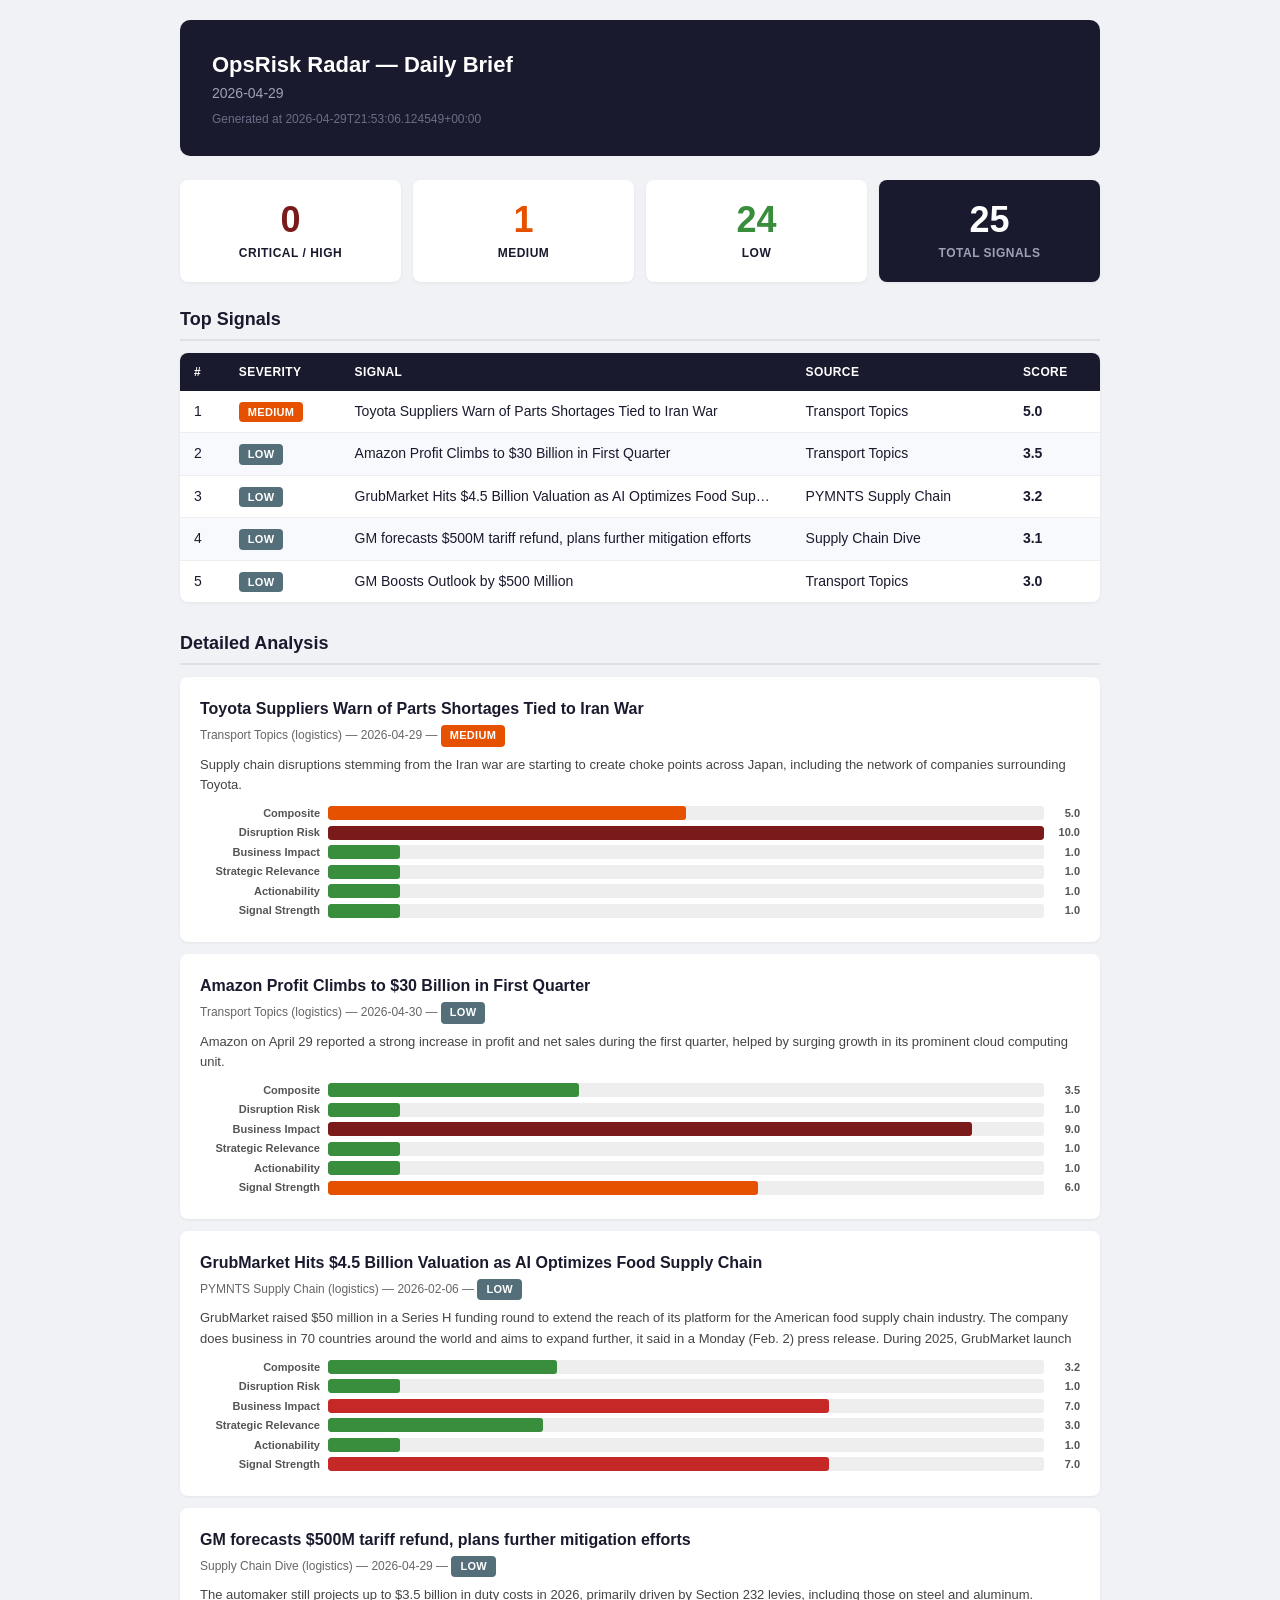
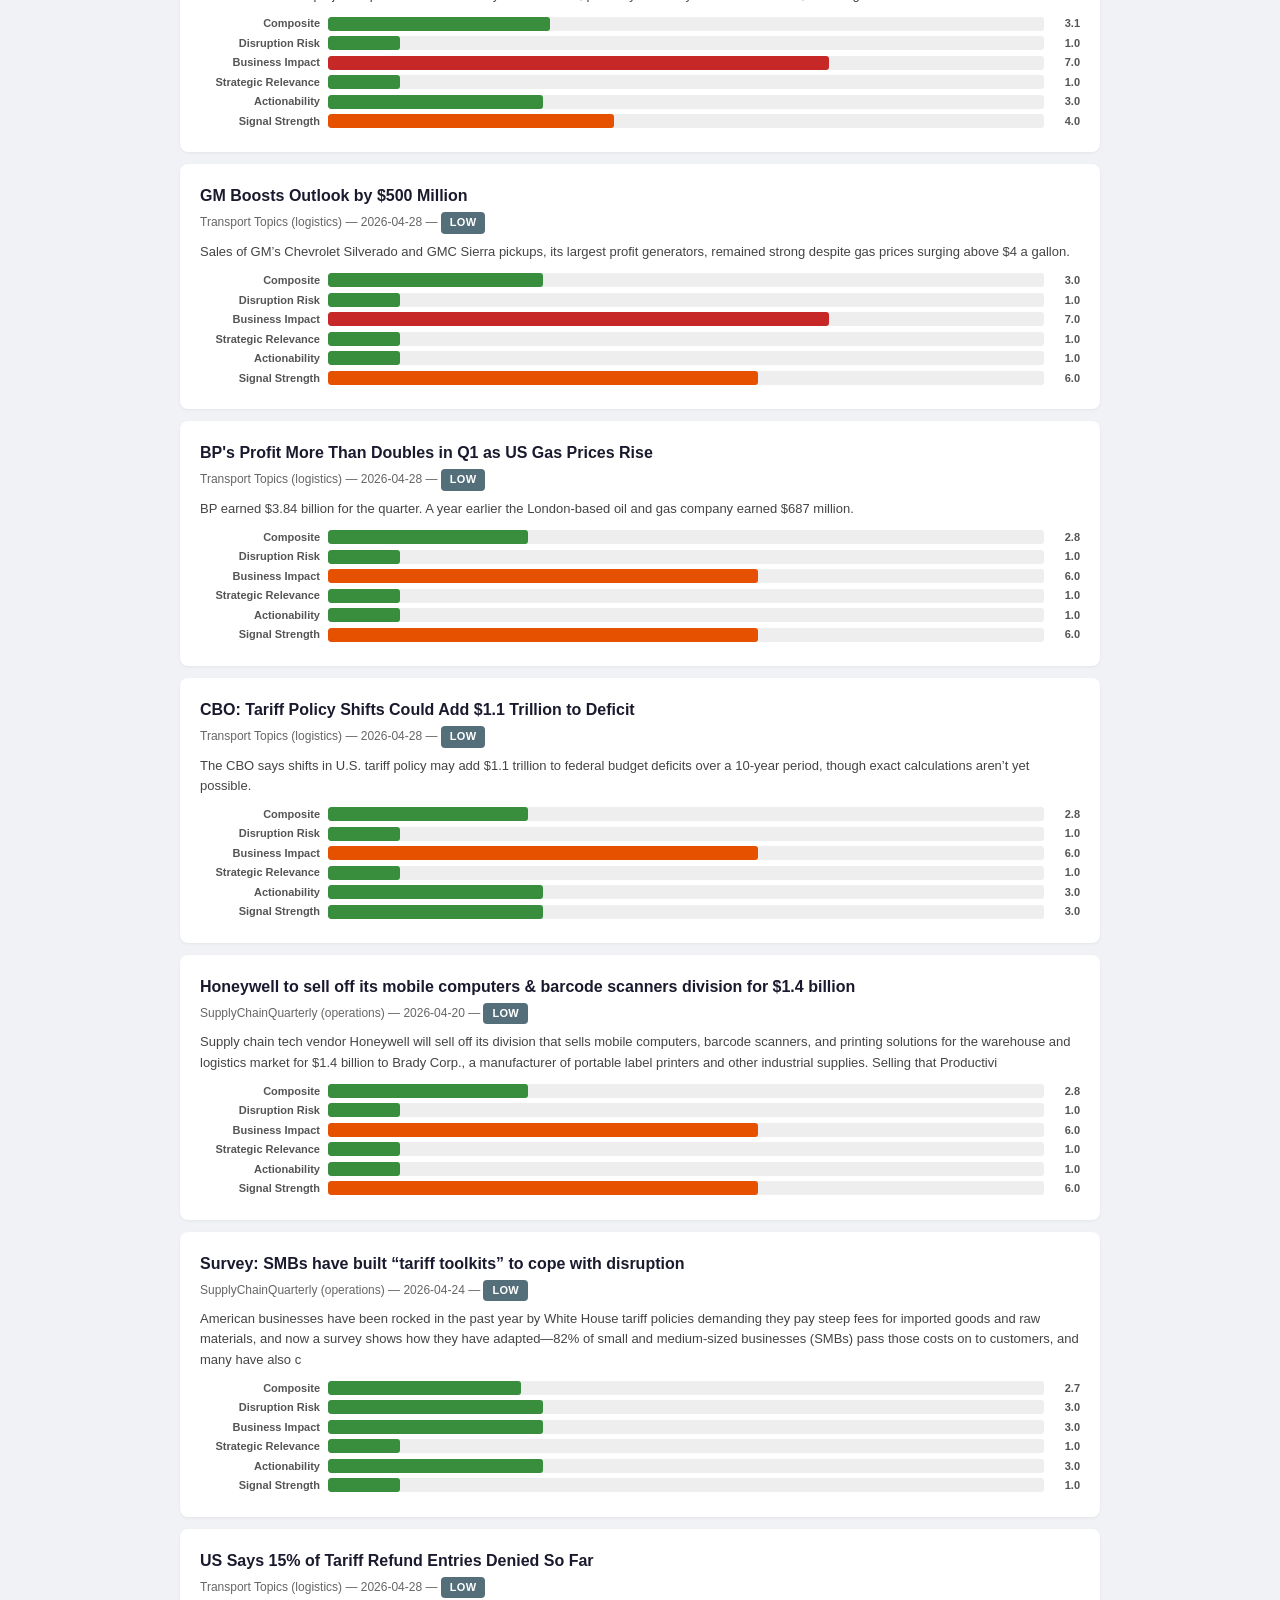
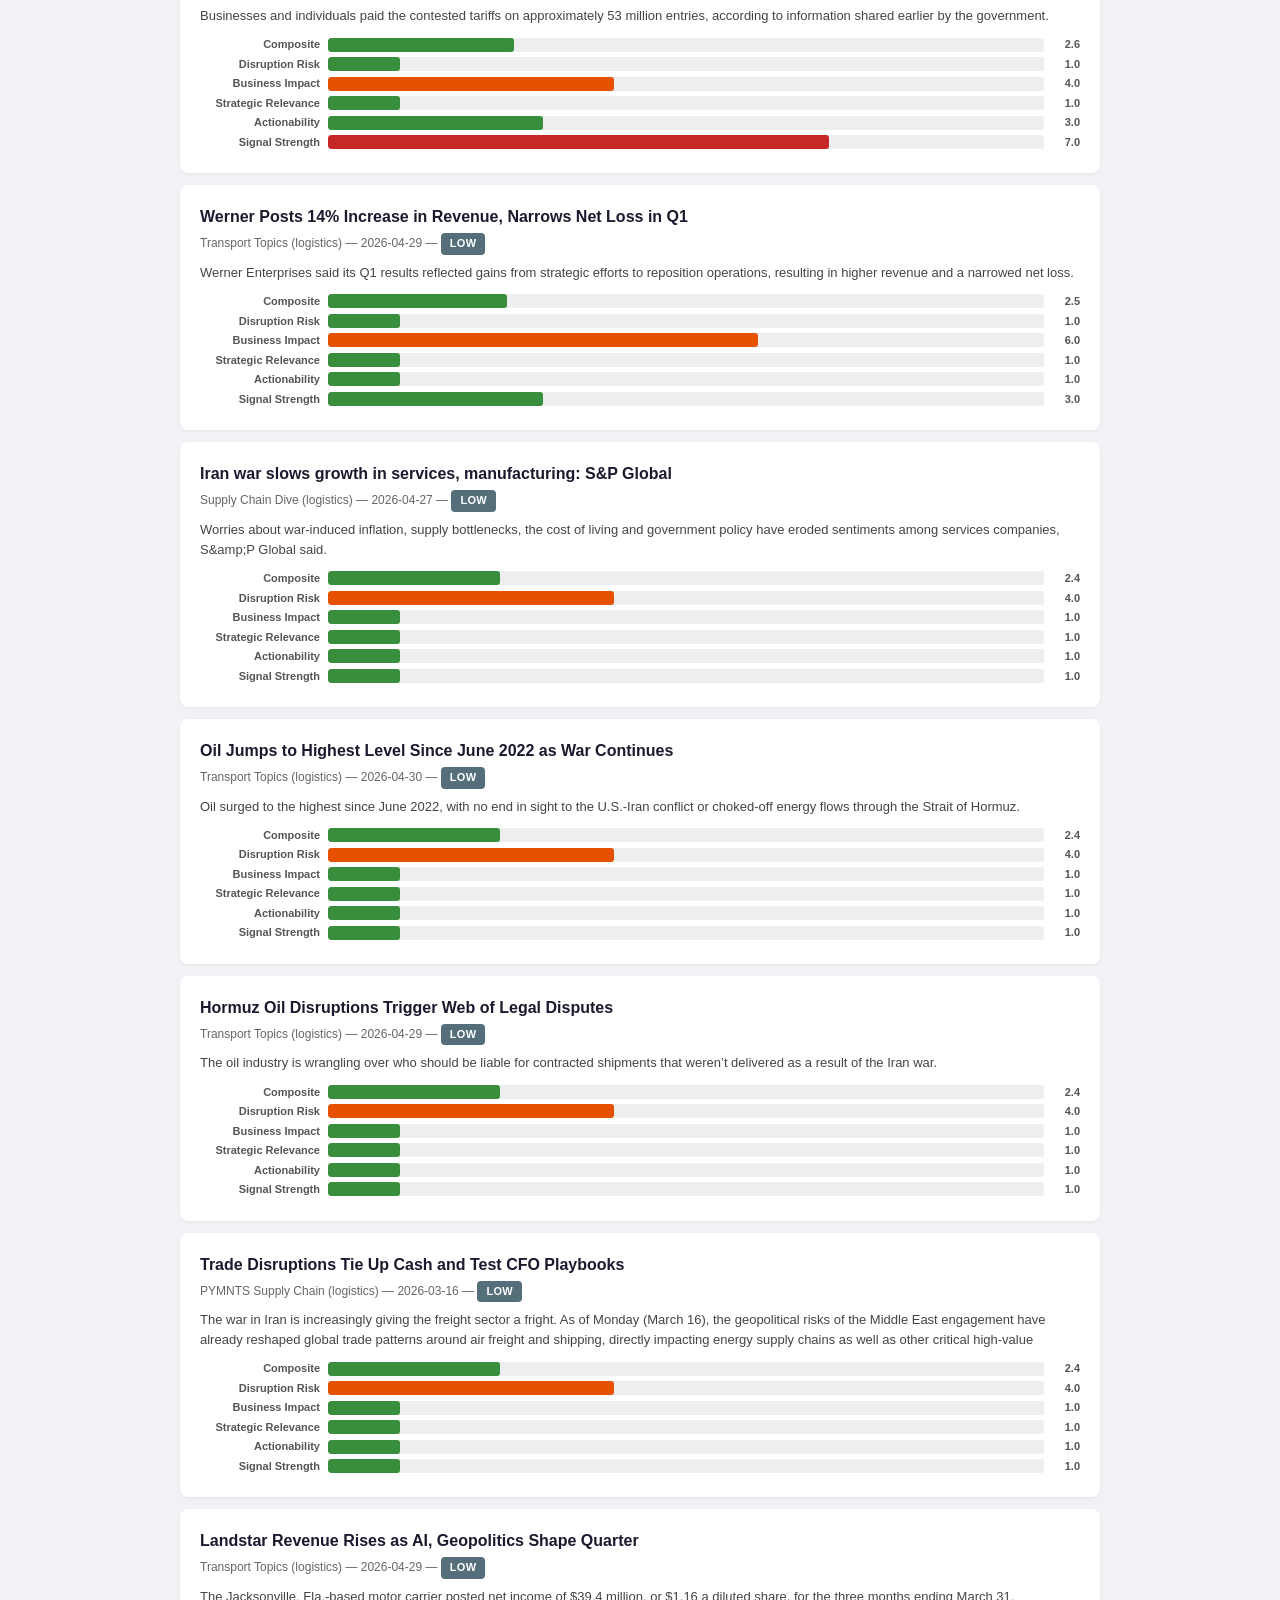
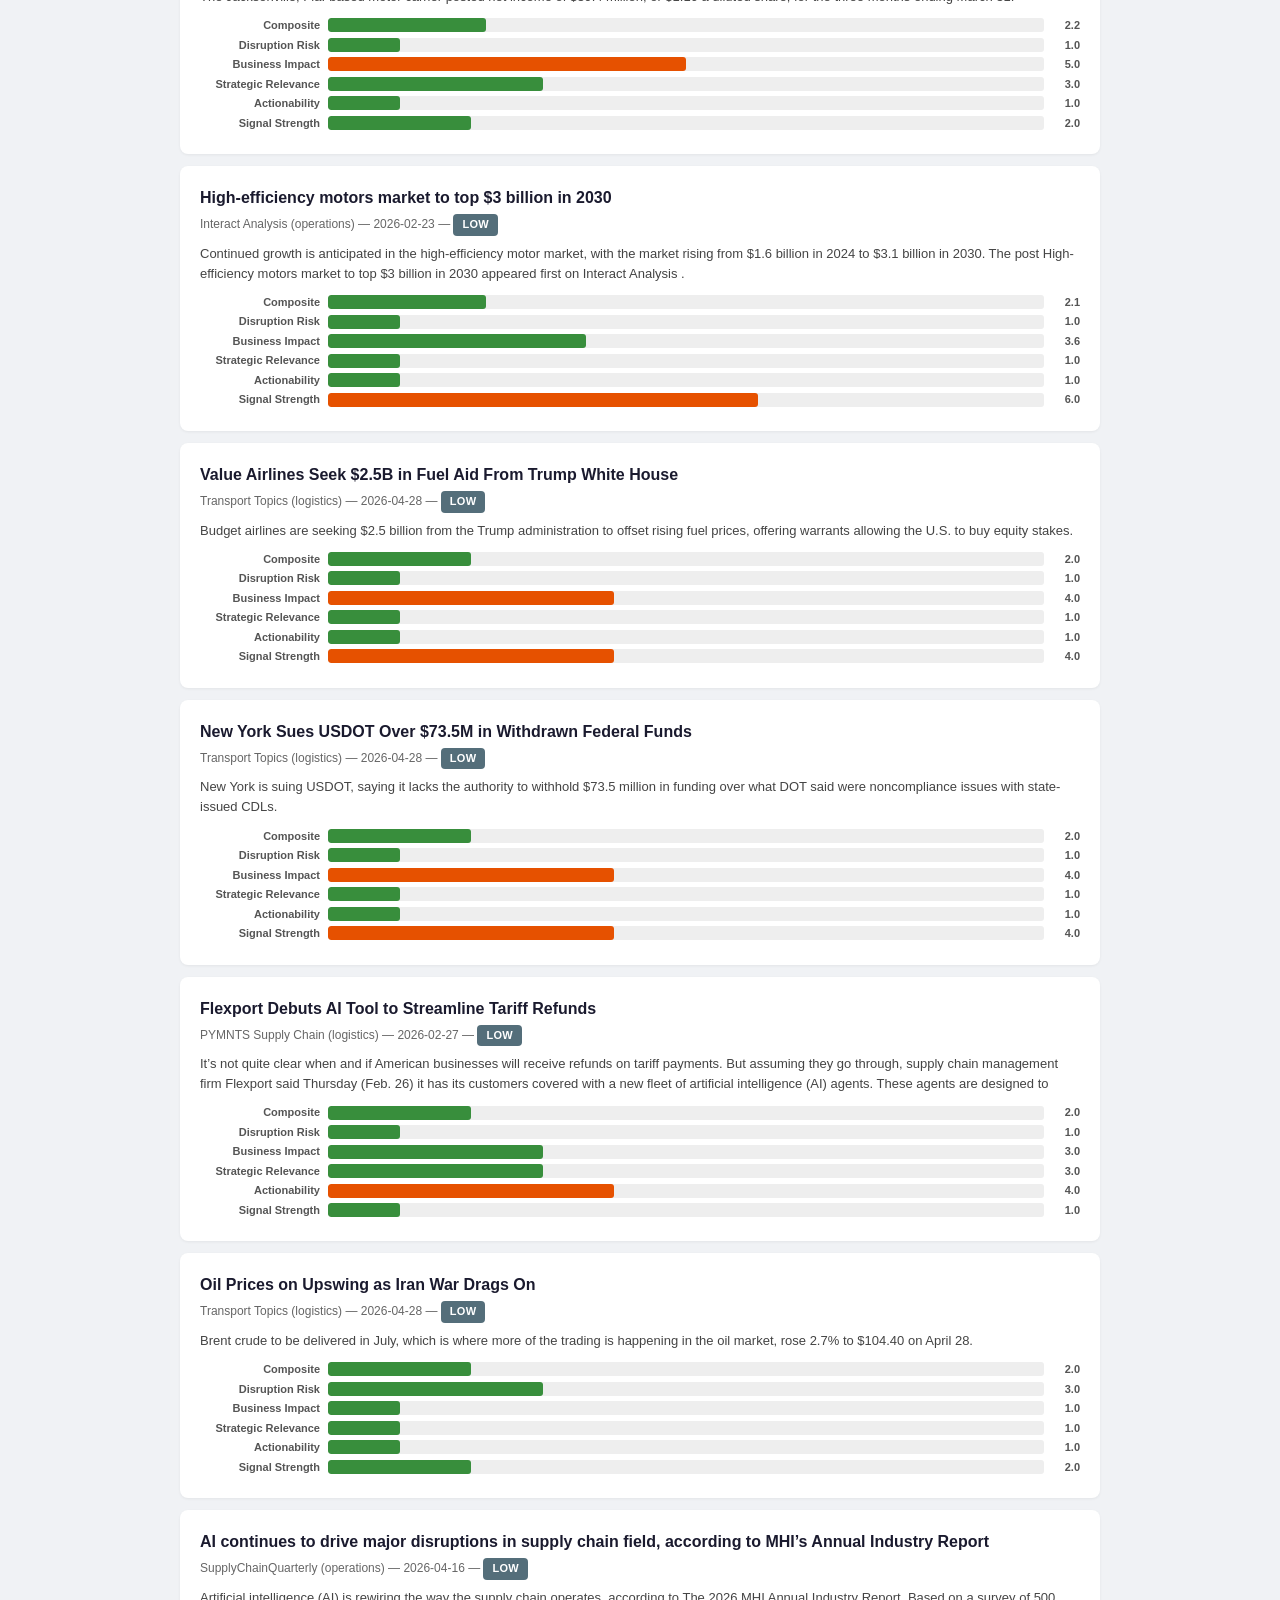
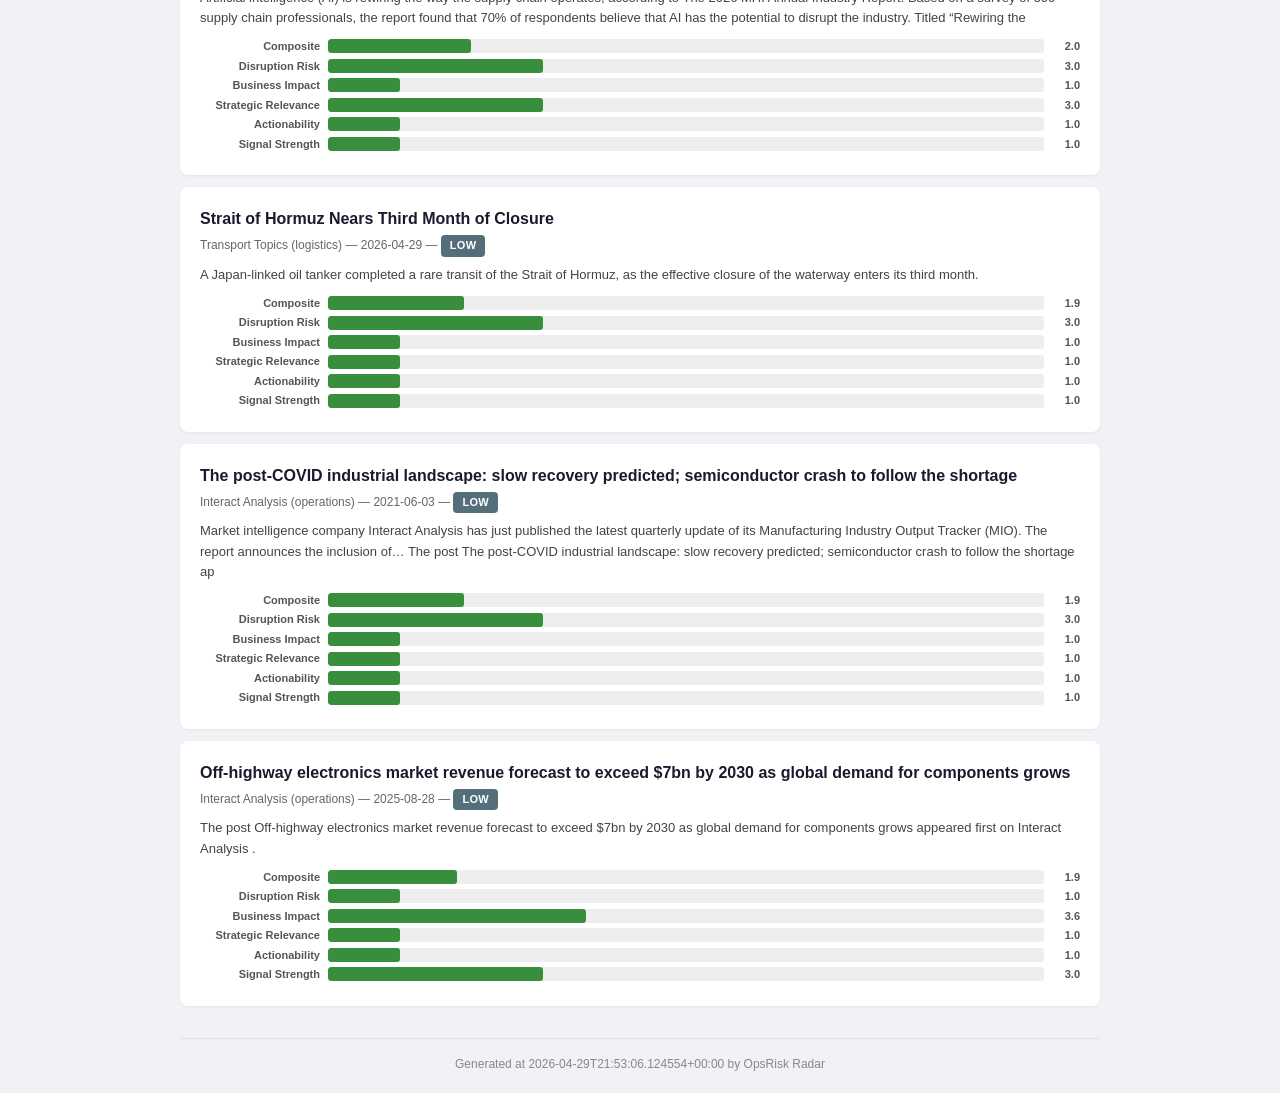
==== reports/daily/2026-04-29.html @ 65ba0710 "Add HTML report generation" ====
<!DOCTYPE html>
<html lang="en">
<head>
<meta charset="utf-8">
<meta name="viewport" content="width=device-width,initial-scale=1">
<title>OpsRisk Radar — Daily Brief 2026-04-29</title>
<style>

* {
  margin: 0;
  padding: 0;
  box-sizing: border-box;
}

body {
  font-family: -apple-system, BlinkMacSystemFont, 'Segoe UI', Roboto, Oxygen,
    Ubuntu, Cantarell, sans-serif;
  background: #f0f2f5;
  color: #1a1a2e;
  line-height: 1.5;
}

.container {
  max-width: 960px;
  margin: 0 auto;
  padding: 20px;
}

/* Header */

.header {
  background: #1a1a2e;
  color: #fff;
  padding: 28px 32px;
  border-radius: 10px;
  margin-bottom: 24px;
}

.header h1 {
  font-size: 22px;
  font-weight: 700;
  margin-bottom: 2px;
}

.header .subtitle {
  color: #a0a0b8;
  font-size: 14px;
}

.header .ts {
  color: #6c6c88;
  font-size: 12px;
  margin-top: 6px;
}

/* Summary cards row */

.summary-row {
  display: flex;
  gap: 12px;
  margin-bottom: 24px;
  flex-wrap: wrap;
}

.summary-card {
  flex: 1;
  min-width: 120px;
  background: #fff;
  border-radius: 8px;
  padding: 20px;
  text-align: center;
  box-shadow: 0 1px 3px rgba(0, 0, 0, 0.06);
}

.summary-card .count {
  font-size: 36px;
  font-weight: 700;
  line-height: 1.1;
}

.summary-card .lbl {
  font-size: 12px;
  text-transform: uppercase;
  letter-spacing: 0.5px;
  margin-top: 4px;
  font-weight: 600;
}

.summary-card.card-critical .count { color: #7b1a1a; }
.summary-card.card-high .count { color: #c62828; }
.summary-card.card-medium .count { color: #e65100; }
.summary-card.card-low .count { color: #388e3c; }
.summary-card.card-total { background: #1a1a2e; color: #fff; }
.summary-card.card-total .count { color: #fff; }
.summary-card.card-total .lbl { color: #a0a0b8; }

/* Sections */

.section {
  margin-bottom: 28px;
}

.section h2 {
  font-size: 18px;
  font-weight: 700;
  margin-bottom: 12px;
  padding-bottom: 6px;
  border-bottom: 2px solid #e0e0e8;
  color: #1a1a2e;
}

/* Tables */

table {
  width: 100%;
  border-collapse: collapse;
  background: #fff;
  border-radius: 8px;
  overflow: hidden;
  box-shadow: 0 1px 3px rgba(0, 0, 0, 0.06);
  font-size: 14px;
}

th {
  background: #1a1a2e;
  color: #fff;
  padding: 10px 14px;
  text-align: left;
  font-weight: 600;
  font-size: 12px;
  text-transform: uppercase;
  letter-spacing: 0.4px;
  white-space: nowrap;
}

td {
  padding: 10px 14px;
  border-bottom: 1px solid #eee;
  vertical-align: middle;
}

tr:last-child td {
  border-bottom: none;
}

tr:nth-child(even) {
  background: #f8f9fc;
}

/* Severity badges */

.badge {
  display: inline-block;
  padding: 2px 9px;
  border-radius: 4px;
  font-size: 11px;
  font-weight: 700;
  text-transform: uppercase;
  letter-spacing: 0.3px;
  white-space: nowrap;
}

.badge-critical { background: #7b1a1a; color: #fff; }
.badge-high     { background: #c62828; color: #fff; }
.badge-medium   { background: #e65100; color: #fff; }
.badge-low      { background: #546e7a; color: #fff; }

/* Title cells with ellipsis */

.cell-title {
  max-width: 360px;
  overflow: hidden;
  text-overflow: ellipsis;
  white-space: nowrap;
}

.cell-title a {
  color: #1a1a2e;
  text-decoration: none;
}

.cell-title a:hover {
  text-decoration: underline;
}

/* Article cards (daily detailed view) */

.article-card {
  background: #fff;
  border-radius: 8px;
  padding: 20px;
  margin-bottom: 12px;
  box-shadow: 0 1px 3px rgba(0, 0, 0, 0.06);
}

.article-card h3 {
  font-size: 16px;
  font-weight: 700;
  margin-bottom: 4px;
}

.article-card h3 a {
  color: #1a1a2e;
  text-decoration: none;
}

.article-card h3 a:hover {
  text-decoration: underline;
}

.article-meta {
  font-size: 12px;
  color: #666;
  margin-bottom: 8px;
  line-height: 1.6;
}

.article-summary {
  font-size: 13px;
  color: #444;
  margin-bottom: 10px;
  line-height: 1.55;
}

/* Score bars */

.score-row {
  display: flex;
  align-items: center;
  gap: 8px;
  margin-bottom: 3px;
  font-size: 12px;
}

.score-lbl {
  width: 120px;
  text-align: right;
  font-weight: 600;
  color: #555;
  flex-shrink: 0;
  font-size: 11px;
}

.score-track {
  flex: 1;
  height: 14px;
  background: #eee;
  border-radius: 3px;
  overflow: hidden;
}

.score-fill {
  height: 100%;
  border-radius: 3px;
  transition: width 0.3s;
}

.score-fill-critical { background: #7b1a1a; }
.score-fill-high     { background: #c62828; }
.score-fill-medium   { background: #e65100; }
.score-fill-low      { background: #388e3c; }

.score-num {
  width: 28px;
  text-align: right;
  font-weight: 600;
  font-size: 11px;
  color: #555;
  flex-shrink: 0;
}

/* Theme/trend bars (weekly) */

.theme-bar-wrap {
  display: inline-block;
  width: 100px;
  height: 14px;
  background: #eee;
  border-radius: 3px;
  overflow: hidden;
  vertical-align: middle;
}

.theme-bar {
  height: 100%;
  background: #3949ab;
  border-radius: 3px;
}

/* Footer */

.footer {
  text-align: center;
  font-size: 12px;
  color: #888;
  margin-top: 32px;
  padding-top: 16px;
  border-top: 1px solid #e0e0e8;
}

/* Mobile responsive */

@media (max-width: 600px) {
  .summary-row {
    flex-direction: column;
  }
  .summary-card {
    min-width: auto;
  }
  .container {
    padding: 10px;
  }
  .header {
    padding: 20px;
  }
  .score-lbl {
    width: 80px;
  }
  th, td {
    padding: 6px 8px;
    font-size: 12px;
  }
  .cell-title {
    max-width: 160px;
  }
}

</style>
</head>
<body>
<div class="container">
<div class="header"><h1>OpsRisk Radar &mdash; Daily Brief</h1><div class="subtitle">2026-04-29</div><div class="ts">Generated at 2026-04-29T21:53:06.124549+00:00</div></div><div class="summary-row"><div class="summary-card card-critical"><div class="count">0</div><div class="lbl">Critical / High</div></div><div class="summary-card card-medium"><div class="count">1</div><div class="lbl">Medium</div></div><div class="summary-card card-low"><div class="count">24</div><div class="lbl">Low</div></div><div class="summary-card card-total"><div class="count">25</div><div class="lbl">Total Signals</div></div></div><div class="section"><h2>Top Signals</h2><table><thead><tr><th>#</th><th>Severity</th><th>Signal</th><th>Source</th><th>Score</th></tr></thead><tbody><tr><td>1</td><td><span class="badge badge-medium">MEDIUM</span></td><td class="cell-title"><a href="https://www.ttnews.com/articles/toyota-supply-chain-iran-war">Toyota Suppliers Warn of Parts Shortages Tied to Iran War</a></td><td>Transport Topics</td><td><strong>5.0</strong></td></tr><tr><td>2</td><td><span class="badge badge-low">LOW</span></td><td class="cell-title"><a href="https://www.ttnews.com/articles/amazon-earnings-q1-2026">Amazon Profit Climbs to $30 Billion in First Quarter</a></td><td>Transport Topics</td><td><strong>3.5</strong></td></tr><tr><td>3</td><td><span class="badge badge-low">LOW</span></td><td class="cell-title"><a href="https://www.pymnts.com/supply-chain/2026/grubmarket-hits-4-5-billion-valuation-as-ai-optimizes-food-supply-chain/">GrubMarket Hits $4.5 Billion Valuation as AI Optimizes Food Supply Chain</a></td><td>PYMNTS Supply Chain</td><td><strong>3.2</strong></td></tr><tr><td>4</td><td><span class="badge badge-low">LOW</span></td><td class="cell-title"><a href="https://www.supplychaindive.com/news/gm-forecasts-500m-tariff-refund-plans-further-mitigation-efforts/818752/">GM forecasts $500M tariff refund, plans further mitigation efforts</a></td><td>Supply Chain Dive</td><td><strong>3.1</strong></td></tr><tr><td>5</td><td><span class="badge badge-low">LOW</span></td><td class="cell-title"><a href="https://www.ttnews.com/articles/gm-earnings-q1-2026">GM Boosts Outlook by $500 Million</a></td><td>Transport Topics</td><td><strong>3.0</strong></td></tr></tbody></table></div><div class="section"><h2>Detailed Analysis</h2><div class="article-card"><h3><a href="https://www.ttnews.com/articles/toyota-supply-chain-iran-war">Toyota Suppliers Warn of Parts Shortages Tied to Iran War</a></h3><div class="article-meta">Transport Topics (logistics) &mdash; 2026-04-29 &mdash; <span class="badge badge-medium">MEDIUM</span></div><div class="article-summary">Supply chain disruptions stemming from the Iran war are starting to create choke points across Japan, including the network of companies surrounding Toyota.</div><div class="score-row"><span class="score-lbl">Composite</span><div class="score-track"><div class="score-fill score-fill-medium" style="width:50%"></div></div><span class="score-num">5.0</span></div><div class="score-row"><span class="score-lbl">Disruption Risk</span><div class="score-track"><div class="score-fill score-fill-critical" style="width:100%"></div></div><span class="score-num">10.0</span></div><div class="score-row"><span class="score-lbl">Business Impact</span><div class="score-track"><div class="score-fill score-fill-low" style="width:10%"></div></div><span class="score-num">1.0</span></div><div class="score-row"><span class="score-lbl">Strategic Relevance</span><div class="score-track"><div class="score-fill score-fill-low" style="width:10%"></div></div><span class="score-num">1.0</span></div><div class="score-row"><span class="score-lbl">Actionability</span><div class="score-track"><div class="score-fill score-fill-low" style="width:10%"></div></div><span class="score-num">1.0</span></div><div class="score-row"><span class="score-lbl">Signal Strength</span><div class="score-track"><div class="score-fill score-fill-low" style="width:10%"></div></div><span class="score-num">1.0</span></div></div><div class="article-card"><h3><a href="https://www.ttnews.com/articles/amazon-earnings-q1-2026">Amazon Profit Climbs to $30 Billion in First Quarter</a></h3><div class="article-meta">Transport Topics (logistics) &mdash; 2026-04-30 &mdash; <span class="badge badge-low">LOW</span></div><div class="article-summary">Amazon on April 29 reported a strong increase in profit and net sales during the first quarter, helped by surging growth in its prominent cloud computing unit.</div><div class="score-row"><span class="score-lbl">Composite</span><div class="score-track"><div class="score-fill score-fill-low" style="width:35%"></div></div><span class="score-num">3.5</span></div><div class="score-row"><span class="score-lbl">Disruption Risk</span><div class="score-track"><div class="score-fill score-fill-low" style="width:10%"></div></div><span class="score-num">1.0</span></div><div class="score-row"><span class="score-lbl">Business Impact</span><div class="score-track"><div class="score-fill score-fill-critical" style="width:90%"></div></div><span class="score-num">9.0</span></div><div class="score-row"><span class="score-lbl">Strategic Relevance</span><div class="score-track"><div class="score-fill score-fill-low" style="width:10%"></div></div><span class="score-num">1.0</span></div><div class="score-row"><span class="score-lbl">Actionability</span><div class="score-track"><div class="score-fill score-fill-low" style="width:10%"></div></div><span class="score-num">1.0</span></div><div class="score-row"><span class="score-lbl">Signal Strength</span><div class="score-track"><div class="score-fill score-fill-medium" style="width:60%"></div></div><span class="score-num">6.0</span></div></div><div class="article-card"><h3><a href="https://www.pymnts.com/supply-chain/2026/grubmarket-hits-4-5-billion-valuation-as-ai-optimizes-food-supply-chain/">GrubMarket Hits $4.5 Billion Valuation as AI Optimizes Food Supply Chain</a></h3><div class="article-meta">PYMNTS Supply Chain (logistics) &mdash; 2026-02-06 &mdash; <span class="badge badge-low">LOW</span></div><div class="article-summary">GrubMarket raised $50 million in a Series H funding round to extend the reach of its platform for the American food supply chain industry. The company does business in 70 countries around the world and aims to expand further, it said in a Monday (Feb. 2) press release. During 2025, GrubMarket launch</div><div class="score-row"><span class="score-lbl">Composite</span><div class="score-track"><div class="score-fill score-fill-low" style="width:32%"></div></div><span class="score-num">3.2</span></div><div class="score-row"><span class="score-lbl">Disruption Risk</span><div class="score-track"><div class="score-fill score-fill-low" style="width:10%"></div></div><span class="score-num">1.0</span></div><div class="score-row"><span class="score-lbl">Business Impact</span><div class="score-track"><div class="score-fill score-fill-high" style="width:70%"></div></div><span class="score-num">7.0</span></div><div class="score-row"><span class="score-lbl">Strategic Relevance</span><div class="score-track"><div class="score-fill score-fill-low" style="width:30%"></div></div><span class="score-num">3.0</span></div><div class="score-row"><span class="score-lbl">Actionability</span><div class="score-track"><div class="score-fill score-fill-low" style="width:10%"></div></div><span class="score-num">1.0</span></div><div class="score-row"><span class="score-lbl">Signal Strength</span><div class="score-track"><div class="score-fill score-fill-high" style="width:70%"></div></div><span class="score-num">7.0</span></div></div><div class="article-card"><h3><a href="https://www.supplychaindive.com/news/gm-forecasts-500m-tariff-refund-plans-further-mitigation-efforts/818752/">GM forecasts $500M tariff refund, plans further mitigation efforts</a></h3><div class="article-meta">Supply Chain Dive (logistics) &mdash; 2026-04-29 &mdash; <span class="badge badge-low">LOW</span></div><div class="article-summary">The automaker still projects up to $3.5 billion in duty costs in 2026, primarily driven by Section 232 levies, including those on steel and aluminum.</div><div class="score-row"><span class="score-lbl">Composite</span><div class="score-track"><div class="score-fill score-fill-low" style="width:31%"></div></div><span class="score-num">3.1</span></div><div class="score-row"><span class="score-lbl">Disruption Risk</span><div class="score-track"><div class="score-fill score-fill-low" style="width:10%"></div></div><span class="score-num">1.0</span></div><div class="score-row"><span class="score-lbl">Business Impact</span><div class="score-track"><div class="score-fill score-fill-high" style="width:70%"></div></div><span class="score-num">7.0</span></div><div class="score-row"><span class="score-lbl">Strategic Relevance</span><div class="score-track"><div class="score-fill score-fill-low" style="width:10%"></div></div><span class="score-num">1.0</span></div><div class="score-row"><span class="score-lbl">Actionability</span><div class="score-track"><div class="score-fill score-fill-low" style="width:30%"></div></div><span class="score-num">3.0</span></div><div class="score-row"><span class="score-lbl">Signal Strength</span><div class="score-track"><div class="score-fill score-fill-medium" style="width:40%"></div></div><span class="score-num">4.0</span></div></div><div class="article-card"><h3><a href="https://www.ttnews.com/articles/gm-earnings-q1-2026">GM Boosts Outlook by $500 Million</a></h3><div class="article-meta">Transport Topics (logistics) &mdash; 2026-04-28 &mdash; <span class="badge badge-low">LOW</span></div><div class="article-summary">Sales of GM’s Chevrolet Silverado and GMC Sierra pickups, its largest profit generators, remained strong despite gas prices surging above $4 a gallon.</div><div class="score-row"><span class="score-lbl">Composite</span><div class="score-track"><div class="score-fill score-fill-low" style="width:30%"></div></div><span class="score-num">3.0</span></div><div class="score-row"><span class="score-lbl">Disruption Risk</span><div class="score-track"><div class="score-fill score-fill-low" style="width:10%"></div></div><span class="score-num">1.0</span></div><div class="score-row"><span class="score-lbl">Business Impact</span><div class="score-track"><div class="score-fill score-fill-high" style="width:70%"></div></div><span class="score-num">7.0</span></div><div class="score-row"><span class="score-lbl">Strategic Relevance</span><div class="score-track"><div class="score-fill score-fill-low" style="width:10%"></div></div><span class="score-num">1.0</span></div><div class="score-row"><span class="score-lbl">Actionability</span><div class="score-track"><div class="score-fill score-fill-low" style="width:10%"></div></div><span class="score-num">1.0</span></div><div class="score-row"><span class="score-lbl">Signal Strength</span><div class="score-track"><div class="score-fill score-fill-medium" style="width:60%"></div></div><span class="score-num">6.0</span></div></div><div class="article-card"><h3><a href="https://www.ttnews.com/articles/bp-earnings-q1-2026">BP&#x27;s Profit More Than Doubles in Q1 as US Gas Prices Rise</a></h3><div class="article-meta">Transport Topics (logistics) &mdash; 2026-04-28 &mdash; <span class="badge badge-low">LOW</span></div><div class="article-summary">BP earned $3.84 billion for the quarter. A year earlier the London-based oil and gas company earned $687 million.</div><div class="score-row"><span class="score-lbl">Composite</span><div class="score-track"><div class="score-fill score-fill-low" style="width:28%"></div></div><span class="score-num">2.8</span></div><div class="score-row"><span class="score-lbl">Disruption Risk</span><div class="score-track"><div class="score-fill score-fill-low" style="width:10%"></div></div><span class="score-num">1.0</span></div><div class="score-row"><span class="score-lbl">Business Impact</span><div class="score-track"><div class="score-fill score-fill-medium" style="width:60%"></div></div><span class="score-num">6.0</span></div><div class="score-row"><span class="score-lbl">Strategic Relevance</span><div class="score-track"><div class="score-fill score-fill-low" style="width:10%"></div></div><span class="score-num">1.0</span></div><div class="score-row"><span class="score-lbl">Actionability</span><div class="score-track"><div class="score-fill score-fill-low" style="width:10%"></div></div><span class="score-num">1.0</span></div><div class="score-row"><span class="score-lbl">Signal Strength</span><div class="score-track"><div class="score-fill score-fill-medium" style="width:60%"></div></div><span class="score-num">6.0</span></div></div><div class="article-card"><h3><a href="https://www.ttnews.com/articles/cbo-tariff-policies-deficit">CBO: Tariff Policy Shifts Could Add $1.1 Trillion to Deficit</a></h3><div class="article-meta">Transport Topics (logistics) &mdash; 2026-04-28 &mdash; <span class="badge badge-low">LOW</span></div><div class="article-summary">The CBO says shifts in U.S. tariff policy may add $1.1 trillion to federal budget deficits over a 10-year period, though exact calculations aren’t yet possible.</div><div class="score-row"><span class="score-lbl">Composite</span><div class="score-track"><div class="score-fill score-fill-low" style="width:28%"></div></div><span class="score-num">2.8</span></div><div class="score-row"><span class="score-lbl">Disruption Risk</span><div class="score-track"><div class="score-fill score-fill-low" style="width:10%"></div></div><span class="score-num">1.0</span></div><div class="score-row"><span class="score-lbl">Business Impact</span><div class="score-track"><div class="score-fill score-fill-medium" style="width:60%"></div></div><span class="score-num">6.0</span></div><div class="score-row"><span class="score-lbl">Strategic Relevance</span><div class="score-track"><div class="score-fill score-fill-low" style="width:10%"></div></div><span class="score-num">1.0</span></div><div class="score-row"><span class="score-lbl">Actionability</span><div class="score-track"><div class="score-fill score-fill-low" style="width:30%"></div></div><span class="score-num">3.0</span></div><div class="score-row"><span class="score-lbl">Signal Strength</span><div class="score-track"><div class="score-fill score-fill-low" style="width:30%"></div></div><span class="score-num">3.0</span></div></div><div class="article-card"><h3><a href="https://www.thescxchange.com/move/store/honeywell-to-sell-off-its-mobile-computers-barcode-scanners-division-for-1-4-billion">Honeywell to sell off its mobile computers &amp; barcode scanners division for $1.4 billion</a></h3><div class="article-meta">SupplyChainQuarterly (operations) &mdash; 2026-04-20 &mdash; <span class="badge badge-low">LOW</span></div><div class="article-summary">Supply chain tech vendor Honeywell will sell off its division that sells mobile computers, barcode scanners, and printing solutions for the warehouse and logistics market for $1.4 billion to Brady Corp., a manufacturer of portable label printers and other industrial supplies. Selling that Productivi</div><div class="score-row"><span class="score-lbl">Composite</span><div class="score-track"><div class="score-fill score-fill-low" style="width:28%"></div></div><span class="score-num">2.8</span></div><div class="score-row"><span class="score-lbl">Disruption Risk</span><div class="score-track"><div class="score-fill score-fill-low" style="width:10%"></div></div><span class="score-num">1.0</span></div><div class="score-row"><span class="score-lbl">Business Impact</span><div class="score-track"><div class="score-fill score-fill-medium" style="width:60%"></div></div><span class="score-num">6.0</span></div><div class="score-row"><span class="score-lbl">Strategic Relevance</span><div class="score-track"><div class="score-fill score-fill-low" style="width:10%"></div></div><span class="score-num">1.0</span></div><div class="score-row"><span class="score-lbl">Actionability</span><div class="score-track"><div class="score-fill score-fill-low" style="width:10%"></div></div><span class="score-num">1.0</span></div><div class="score-row"><span class="score-lbl">Signal Strength</span><div class="score-track"><div class="score-fill score-fill-medium" style="width:60%"></div></div><span class="score-num">6.0</span></div></div><div class="article-card"><h3><a href="https://www.thescxchange.com/finance-strategy/survey-smbs-have-built-tariff-toolkits-to-cope-with-disruption">Survey: SMBs have built “tariff toolkits” to cope with disruption</a></h3><div class="article-meta">SupplyChainQuarterly (operations) &mdash; 2026-04-24 &mdash; <span class="badge badge-low">LOW</span></div><div class="article-summary">American businesses have been rocked in the past year by White House tariff policies demanding they pay steep fees for imported goods and raw materials, and now a survey shows how they have adapted—82% of small and medium-sized businesses (SMBs) pass those costs on to customers, and many have also c</div><div class="score-row"><span class="score-lbl">Composite</span><div class="score-track"><div class="score-fill score-fill-low" style="width:27%"></div></div><span class="score-num">2.7</span></div><div class="score-row"><span class="score-lbl">Disruption Risk</span><div class="score-track"><div class="score-fill score-fill-low" style="width:30%"></div></div><span class="score-num">3.0</span></div><div class="score-row"><span class="score-lbl">Business Impact</span><div class="score-track"><div class="score-fill score-fill-low" style="width:30%"></div></div><span class="score-num">3.0</span></div><div class="score-row"><span class="score-lbl">Strategic Relevance</span><div class="score-track"><div class="score-fill score-fill-low" style="width:10%"></div></div><span class="score-num">1.0</span></div><div class="score-row"><span class="score-lbl">Actionability</span><div class="score-track"><div class="score-fill score-fill-low" style="width:30%"></div></div><span class="score-num">3.0</span></div><div class="score-row"><span class="score-lbl">Signal Strength</span><div class="score-track"><div class="score-fill score-fill-low" style="width:10%"></div></div><span class="score-num">1.0</span></div></div><div class="article-card"><h3><a href="https://www.ttnews.com/articles/tariff-refund-entries-denied">US Says 15% of Tariff Refund Entries Denied So Far</a></h3><div class="article-meta">Transport Topics (logistics) &mdash; 2026-04-28 &mdash; <span class="badge badge-low">LOW</span></div><div class="article-summary">Businesses and individuals paid the contested tariffs on approximately 53 million entries, according to information shared earlier by the government.</div><div class="score-row"><span class="score-lbl">Composite</span><div class="score-track"><div class="score-fill score-fill-low" style="width:26%"></div></div><span class="score-num">2.6</span></div><div class="score-row"><span class="score-lbl">Disruption Risk</span><div class="score-track"><div class="score-fill score-fill-low" style="width:10%"></div></div><span class="score-num">1.0</span></div><div class="score-row"><span class="score-lbl">Business Impact</span><div class="score-track"><div class="score-fill score-fill-medium" style="width:40%"></div></div><span class="score-num">4.0</span></div><div class="score-row"><span class="score-lbl">Strategic Relevance</span><div class="score-track"><div class="score-fill score-fill-low" style="width:10%"></div></div><span class="score-num">1.0</span></div><div class="score-row"><span class="score-lbl">Actionability</span><div class="score-track"><div class="score-fill score-fill-low" style="width:30%"></div></div><span class="score-num">3.0</span></div><div class="score-row"><span class="score-lbl">Signal Strength</span><div class="score-track"><div class="score-fill score-fill-high" style="width:70%"></div></div><span class="score-num">7.0</span></div></div><div class="article-card"><h3><a href="https://www.ttnews.com/articles/werner-earnings-q1-2026">Werner Posts 14% Increase in Revenue, Narrows Net Loss in Q1</a></h3><div class="article-meta">Transport Topics (logistics) &mdash; 2026-04-29 &mdash; <span class="badge badge-low">LOW</span></div><div class="article-summary">Werner Enterprises said its Q1 results reflected gains from strategic efforts to reposition operations, resulting in higher revenue and a narrowed net loss.</div><div class="score-row"><span class="score-lbl">Composite</span><div class="score-track"><div class="score-fill score-fill-low" style="width:25%"></div></div><span class="score-num">2.5</span></div><div class="score-row"><span class="score-lbl">Disruption Risk</span><div class="score-track"><div class="score-fill score-fill-low" style="width:10%"></div></div><span class="score-num">1.0</span></div><div class="score-row"><span class="score-lbl">Business Impact</span><div class="score-track"><div class="score-fill score-fill-medium" style="width:60%"></div></div><span class="score-num">6.0</span></div><div class="score-row"><span class="score-lbl">Strategic Relevance</span><div class="score-track"><div class="score-fill score-fill-low" style="width:10%"></div></div><span class="score-num">1.0</span></div><div class="score-row"><span class="score-lbl">Actionability</span><div class="score-track"><div class="score-fill score-fill-low" style="width:10%"></div></div><span class="score-num">1.0</span></div><div class="score-row"><span class="score-lbl">Signal Strength</span><div class="score-track"><div class="score-fill score-fill-low" style="width:30%"></div></div><span class="score-num">3.0</span></div></div><div class="article-card"><h3><a href="https://www.supplychaindive.com/news/iran-war-slows-growth-services-manufacturing-sp-global-inflation-unemployment/818450/">Iran war slows growth in services, manufacturing: S&amp;P Global</a></h3><div class="article-meta">Supply Chain Dive (logistics) &mdash; 2026-04-27 &mdash; <span class="badge badge-low">LOW</span></div><div class="article-summary">Worries about war-induced inflation, supply bottlenecks, the cost of living and government policy have eroded sentiments among services companies, S&amp;amp;P Global said.</div><div class="score-row"><span class="score-lbl">Composite</span><div class="score-track"><div class="score-fill score-fill-low" style="width:24%"></div></div><span class="score-num">2.4</span></div><div class="score-row"><span class="score-lbl">Disruption Risk</span><div class="score-track"><div class="score-fill score-fill-medium" style="width:40%"></div></div><span class="score-num">4.0</span></div><div class="score-row"><span class="score-lbl">Business Impact</span><div class="score-track"><div class="score-fill score-fill-low" style="width:10%"></div></div><span class="score-num">1.0</span></div><div class="score-row"><span class="score-lbl">Strategic Relevance</span><div class="score-track"><div class="score-fill score-fill-low" style="width:10%"></div></div><span class="score-num">1.0</span></div><div class="score-row"><span class="score-lbl">Actionability</span><div class="score-track"><div class="score-fill score-fill-low" style="width:10%"></div></div><span class="score-num">1.0</span></div><div class="score-row"><span class="score-lbl">Signal Strength</span><div class="score-track"><div class="score-fill score-fill-low" style="width:10%"></div></div><span class="score-num">1.0</span></div></div><div class="article-card"><h3><a href="https://www.ttnews.com/articles/oil-highest-since-june-2022">Oil Jumps to Highest Level Since June 2022 as War Continues</a></h3><div class="article-meta">Transport Topics (logistics) &mdash; 2026-04-30 &mdash; <span class="badge badge-low">LOW</span></div><div class="article-summary">Oil surged to the highest since June 2022, with no end in sight to the U.S.-Iran conflict or choked-off energy flows through the Strait of Hormuz.</div><div class="score-row"><span class="score-lbl">Composite</span><div class="score-track"><div class="score-fill score-fill-low" style="width:24%"></div></div><span class="score-num">2.4</span></div><div class="score-row"><span class="score-lbl">Disruption Risk</span><div class="score-track"><div class="score-fill score-fill-medium" style="width:40%"></div></div><span class="score-num">4.0</span></div><div class="score-row"><span class="score-lbl">Business Impact</span><div class="score-track"><div class="score-fill score-fill-low" style="width:10%"></div></div><span class="score-num">1.0</span></div><div class="score-row"><span class="score-lbl">Strategic Relevance</span><div class="score-track"><div class="score-fill score-fill-low" style="width:10%"></div></div><span class="score-num">1.0</span></div><div class="score-row"><span class="score-lbl">Actionability</span><div class="score-track"><div class="score-fill score-fill-low" style="width:10%"></div></div><span class="score-num">1.0</span></div><div class="score-row"><span class="score-lbl">Signal Strength</span><div class="score-track"><div class="score-fill score-fill-low" style="width:10%"></div></div><span class="score-num">1.0</span></div></div><div class="article-card"><h3><a href="https://www.ttnews.com/articles/hormuz-oil-legal-disputes">Hormuz Oil Disruptions Trigger Web of Legal Disputes</a></h3><div class="article-meta">Transport Topics (logistics) &mdash; 2026-04-29 &mdash; <span class="badge badge-low">LOW</span></div><div class="article-summary">The oil industry is wrangling over who should be liable for contracted shipments that weren’t delivered as a result of the Iran war.</div><div class="score-row"><span class="score-lbl">Composite</span><div class="score-track"><div class="score-fill score-fill-low" style="width:24%"></div></div><span class="score-num">2.4</span></div><div class="score-row"><span class="score-lbl">Disruption Risk</span><div class="score-track"><div class="score-fill score-fill-medium" style="width:40%"></div></div><span class="score-num">4.0</span></div><div class="score-row"><span class="score-lbl">Business Impact</span><div class="score-track"><div class="score-fill score-fill-low" style="width:10%"></div></div><span class="score-num">1.0</span></div><div class="score-row"><span class="score-lbl">Strategic Relevance</span><div class="score-track"><div class="score-fill score-fill-low" style="width:10%"></div></div><span class="score-num">1.0</span></div><div class="score-row"><span class="score-lbl">Actionability</span><div class="score-track"><div class="score-fill score-fill-low" style="width:10%"></div></div><span class="score-num">1.0</span></div><div class="score-row"><span class="score-lbl">Signal Strength</span><div class="score-track"><div class="score-fill score-fill-low" style="width:10%"></div></div><span class="score-num">1.0</span></div></div><div class="article-card"><h3><a href="https://www.pymnts.com/supply-chain/2026/trade-finance-faces-stress-test-as-global-risks-rise/">Trade Disruptions Tie Up Cash and Test CFO Playbooks</a></h3><div class="article-meta">PYMNTS Supply Chain (logistics) &mdash; 2026-03-16 &mdash; <span class="badge badge-low">LOW</span></div><div class="article-summary">The war in Iran is increasingly giving the freight sector a fright. As of Monday (March 16), the geopolitical risks of the Middle East engagement have already reshaped global trade patterns around air freight and shipping, directly impacting energy supply chains as well as other critical high-value </div><div class="score-row"><span class="score-lbl">Composite</span><div class="score-track"><div class="score-fill score-fill-low" style="width:24%"></div></div><span class="score-num">2.4</span></div><div class="score-row"><span class="score-lbl">Disruption Risk</span><div class="score-track"><div class="score-fill score-fill-medium" style="width:40%"></div></div><span class="score-num">4.0</span></div><div class="score-row"><span class="score-lbl">Business Impact</span><div class="score-track"><div class="score-fill score-fill-low" style="width:10%"></div></div><span class="score-num">1.0</span></div><div class="score-row"><span class="score-lbl">Strategic Relevance</span><div class="score-track"><div class="score-fill score-fill-low" style="width:10%"></div></div><span class="score-num">1.0</span></div><div class="score-row"><span class="score-lbl">Actionability</span><div class="score-track"><div class="score-fill score-fill-low" style="width:10%"></div></div><span class="score-num">1.0</span></div><div class="score-row"><span class="score-lbl">Signal Strength</span><div class="score-track"><div class="score-fill score-fill-low" style="width:10%"></div></div><span class="score-num">1.0</span></div></div><div class="article-card"><h3><a href="https://www.ttnews.com/articles/landstar-earnings-q1-2026">Landstar Revenue Rises as AI, Geopolitics Shape Quarter</a></h3><div class="article-meta">Transport Topics (logistics) &mdash; 2026-04-29 &mdash; <span class="badge badge-low">LOW</span></div><div class="article-summary">The Jacksonville, Fla.-based motor carrier posted net income of $39.4 million, or $1.16 a diluted share, for the three months ending March 31.</div><div class="score-row"><span class="score-lbl">Composite</span><div class="score-track"><div class="score-fill score-fill-low" style="width:22%"></div></div><span class="score-num">2.2</span></div><div class="score-row"><span class="score-lbl">Disruption Risk</span><div class="score-track"><div class="score-fill score-fill-low" style="width:10%"></div></div><span class="score-num">1.0</span></div><div class="score-row"><span class="score-lbl">Business Impact</span><div class="score-track"><div class="score-fill score-fill-medium" style="width:50%"></div></div><span class="score-num">5.0</span></div><div class="score-row"><span class="score-lbl">Strategic Relevance</span><div class="score-track"><div class="score-fill score-fill-low" style="width:30%"></div></div><span class="score-num">3.0</span></div><div class="score-row"><span class="score-lbl">Actionability</span><div class="score-track"><div class="score-fill score-fill-low" style="width:10%"></div></div><span class="score-num">1.0</span></div><div class="score-row"><span class="score-lbl">Signal Strength</span><div class="score-track"><div class="score-fill score-fill-low" style="width:20%"></div></div><span class="score-num">2.0</span></div></div><div class="article-card"><h3><a href="https://interactanalysis.com/high-efficiency-motors-market-to-top-3-billion/">High-efficiency motors market to top $3 billion in 2030</a></h3><div class="article-meta">Interact Analysis (operations) &mdash; 2026-02-23 &mdash; <span class="badge badge-low">LOW</span></div><div class="article-summary">Continued growth is anticipated in the high-efficiency motor market, with the market rising from $1.6 billion in 2024 to $3.1 billion in 2030. The post High-efficiency motors market to top $3 billion in 2030 appeared first on Interact Analysis .</div><div class="score-row"><span class="score-lbl">Composite</span><div class="score-track"><div class="score-fill score-fill-low" style="width:22%"></div></div><span class="score-num">2.1</span></div><div class="score-row"><span class="score-lbl">Disruption Risk</span><div class="score-track"><div class="score-fill score-fill-low" style="width:10%"></div></div><span class="score-num">1.0</span></div><div class="score-row"><span class="score-lbl">Business Impact</span><div class="score-track"><div class="score-fill score-fill-low" style="width:36%"></div></div><span class="score-num">3.6</span></div><div class="score-row"><span class="score-lbl">Strategic Relevance</span><div class="score-track"><div class="score-fill score-fill-low" style="width:10%"></div></div><span class="score-num">1.0</span></div><div class="score-row"><span class="score-lbl">Actionability</span><div class="score-track"><div class="score-fill score-fill-low" style="width:10%"></div></div><span class="score-num">1.0</span></div><div class="score-row"><span class="score-lbl">Signal Strength</span><div class="score-track"><div class="score-fill score-fill-medium" style="width:60%"></div></div><span class="score-num">6.0</span></div></div><div class="article-card"><h3><a href="https://www.ttnews.com/articles/airlines-seek-25b-aid-trump">Value Airlines Seek $2.5B in Fuel Aid From Trump White House</a></h3><div class="article-meta">Transport Topics (logistics) &mdash; 2026-04-28 &mdash; <span class="badge badge-low">LOW</span></div><div class="article-summary">Budget airlines are seeking $2.5 billion from the Trump administration to offset rising fuel prices, offering warrants allowing the U.S. to buy equity stakes.</div><div class="score-row"><span class="score-lbl">Composite</span><div class="score-track"><div class="score-fill score-fill-low" style="width:20%"></div></div><span class="score-num">2.0</span></div><div class="score-row"><span class="score-lbl">Disruption Risk</span><div class="score-track"><div class="score-fill score-fill-low" style="width:10%"></div></div><span class="score-num">1.0</span></div><div class="score-row"><span class="score-lbl">Business Impact</span><div class="score-track"><div class="score-fill score-fill-medium" style="width:40%"></div></div><span class="score-num">4.0</span></div><div class="score-row"><span class="score-lbl">Strategic Relevance</span><div class="score-track"><div class="score-fill score-fill-low" style="width:10%"></div></div><span class="score-num">1.0</span></div><div class="score-row"><span class="score-lbl">Actionability</span><div class="score-track"><div class="score-fill score-fill-low" style="width:10%"></div></div><span class="score-num">1.0</span></div><div class="score-row"><span class="score-lbl">Signal Strength</span><div class="score-track"><div class="score-fill score-fill-medium" style="width:40%"></div></div><span class="score-num">4.0</span></div></div><div class="article-card"><h3><a href="https://www.ttnews.com/articles/ny-sues-usdot-withdrawn-funds">New York Sues USDOT Over $73.5M in Withdrawn Federal Funds</a></h3><div class="article-meta">Transport Topics (logistics) &mdash; 2026-04-28 &mdash; <span class="badge badge-low">LOW</span></div><div class="article-summary">New York is suing USDOT, saying it lacks the authority to withhold $73.5 million in funding over what DOT said were noncompliance issues with state-issued CDLs.</div><div class="score-row"><span class="score-lbl">Composite</span><div class="score-track"><div class="score-fill score-fill-low" style="width:20%"></div></div><span class="score-num">2.0</span></div><div class="score-row"><span class="score-lbl">Disruption Risk</span><div class="score-track"><div class="score-fill score-fill-low" style="width:10%"></div></div><span class="score-num">1.0</span></div><div class="score-row"><span class="score-lbl">Business Impact</span><div class="score-track"><div class="score-fill score-fill-medium" style="width:40%"></div></div><span class="score-num">4.0</span></div><div class="score-row"><span class="score-lbl">Strategic Relevance</span><div class="score-track"><div class="score-fill score-fill-low" style="width:10%"></div></div><span class="score-num">1.0</span></div><div class="score-row"><span class="score-lbl">Actionability</span><div class="score-track"><div class="score-fill score-fill-low" style="width:10%"></div></div><span class="score-num">1.0</span></div><div class="score-row"><span class="score-lbl">Signal Strength</span><div class="score-track"><div class="score-fill score-fill-medium" style="width:40%"></div></div><span class="score-num">4.0</span></div></div><div class="article-card"><h3><a href="https://www.pymnts.com/supply-chain/2026/flexport-debuts-ai-tool-to-streamline-tariff-refunds/">Flexport Debuts AI Tool to Streamline Tariff Refunds</a></h3><div class="article-meta">PYMNTS Supply Chain (logistics) &mdash; 2026-02-27 &mdash; <span class="badge badge-low">LOW</span></div><div class="article-summary">It’s not quite clear when and if American businesses will receive refunds on tariff payments. But assuming they go through, supply chain management firm Flexport said Thursday (Feb. 26) it has its customers covered with a new fleet of artificial intelligence (AI) agents. These agents are designed to</div><div class="score-row"><span class="score-lbl">Composite</span><div class="score-track"><div class="score-fill score-fill-low" style="width:20%"></div></div><span class="score-num">2.0</span></div><div class="score-row"><span class="score-lbl">Disruption Risk</span><div class="score-track"><div class="score-fill score-fill-low" style="width:10%"></div></div><span class="score-num">1.0</span></div><div class="score-row"><span class="score-lbl">Business Impact</span><div class="score-track"><div class="score-fill score-fill-low" style="width:30%"></div></div><span class="score-num">3.0</span></div><div class="score-row"><span class="score-lbl">Strategic Relevance</span><div class="score-track"><div class="score-fill score-fill-low" style="width:30%"></div></div><span class="score-num">3.0</span></div><div class="score-row"><span class="score-lbl">Actionability</span><div class="score-track"><div class="score-fill score-fill-medium" style="width:40%"></div></div><span class="score-num">4.0</span></div><div class="score-row"><span class="score-lbl">Signal Strength</span><div class="score-track"><div class="score-fill score-fill-low" style="width:10%"></div></div><span class="score-num">1.0</span></div></div><div class="article-card"><h3><a href="https://www.ttnews.com/articles/oil-prices-upswing-iran-war">Oil Prices on Upswing as Iran War Drags On</a></h3><div class="article-meta">Transport Topics (logistics) &mdash; 2026-04-28 &mdash; <span class="badge badge-low">LOW</span></div><div class="article-summary">Brent crude to be delivered in July, which is where more of the trading is happening in the oil market, rose 2.7% to $104.40 on April 28.</div><div class="score-row"><span class="score-lbl">Composite</span><div class="score-track"><div class="score-fill score-fill-low" style="width:20%"></div></div><span class="score-num">2.0</span></div><div class="score-row"><span class="score-lbl">Disruption Risk</span><div class="score-track"><div class="score-fill score-fill-low" style="width:30%"></div></div><span class="score-num">3.0</span></div><div class="score-row"><span class="score-lbl">Business Impact</span><div class="score-track"><div class="score-fill score-fill-low" style="width:10%"></div></div><span class="score-num">1.0</span></div><div class="score-row"><span class="score-lbl">Strategic Relevance</span><div class="score-track"><div class="score-fill score-fill-low" style="width:10%"></div></div><span class="score-num">1.0</span></div><div class="score-row"><span class="score-lbl">Actionability</span><div class="score-track"><div class="score-fill score-fill-low" style="width:10%"></div></div><span class="score-num">1.0</span></div><div class="score-row"><span class="score-lbl">Signal Strength</span><div class="score-track"><div class="score-fill score-fill-low" style="width:20%"></div></div><span class="score-num">2.0</span></div></div><div class="article-card"><h3><a href="https://www.thescxchange.com/tech-infrastructure/technology/ai-continues-to-drive-major-disruptions-in-supply-chain-field-according-to-mhis-annual-industry-report">AI continues to drive major disruptions in supply chain field, according to MHI’s Annual Industry Report</a></h3><div class="article-meta">SupplyChainQuarterly (operations) &mdash; 2026-04-16 &mdash; <span class="badge badge-low">LOW</span></div><div class="article-summary">Artificial intelligence (AI) is rewiring the way the supply chain operates, according to The 2026 MHI Annual Industry Report. Based on a survey of 500 supply chain professionals, the report found that 70% of respondents believe that AI has the potential to disrupt the industry. Titled “Rewiring the </div><div class="score-row"><span class="score-lbl">Composite</span><div class="score-track"><div class="score-fill score-fill-low" style="width:20%"></div></div><span class="score-num">2.0</span></div><div class="score-row"><span class="score-lbl">Disruption Risk</span><div class="score-track"><div class="score-fill score-fill-low" style="width:30%"></div></div><span class="score-num">3.0</span></div><div class="score-row"><span class="score-lbl">Business Impact</span><div class="score-track"><div class="score-fill score-fill-low" style="width:10%"></div></div><span class="score-num">1.0</span></div><div class="score-row"><span class="score-lbl">Strategic Relevance</span><div class="score-track"><div class="score-fill score-fill-low" style="width:30%"></div></div><span class="score-num">3.0</span></div><div class="score-row"><span class="score-lbl">Actionability</span><div class="score-track"><div class="score-fill score-fill-low" style="width:10%"></div></div><span class="score-num">1.0</span></div><div class="score-row"><span class="score-lbl">Signal Strength</span><div class="score-track"><div class="score-fill score-fill-low" style="width:10%"></div></div><span class="score-num">1.0</span></div></div><div class="article-card"><h3><a href="https://www.ttnews.com/articles/strait-hormuz-third-month">Strait of Hormuz Nears Third Month of Closure</a></h3><div class="article-meta">Transport Topics (logistics) &mdash; 2026-04-29 &mdash; <span class="badge badge-low">LOW</span></div><div class="article-summary">A Japan-linked oil tanker completed a rare transit of the Strait of Hormuz, as the effective closure of the waterway enters its third month.</div><div class="score-row"><span class="score-lbl">Composite</span><div class="score-track"><div class="score-fill score-fill-low" style="width:19%"></div></div><span class="score-num">1.9</span></div><div class="score-row"><span class="score-lbl">Disruption Risk</span><div class="score-track"><div class="score-fill score-fill-low" style="width:30%"></div></div><span class="score-num">3.0</span></div><div class="score-row"><span class="score-lbl">Business Impact</span><div class="score-track"><div class="score-fill score-fill-low" style="width:10%"></div></div><span class="score-num">1.0</span></div><div class="score-row"><span class="score-lbl">Strategic Relevance</span><div class="score-track"><div class="score-fill score-fill-low" style="width:10%"></div></div><span class="score-num">1.0</span></div><div class="score-row"><span class="score-lbl">Actionability</span><div class="score-track"><div class="score-fill score-fill-low" style="width:10%"></div></div><span class="score-num">1.0</span></div><div class="score-row"><span class="score-lbl">Signal Strength</span><div class="score-track"><div class="score-fill score-fill-low" style="width:10%"></div></div><span class="score-num">1.0</span></div></div><div class="article-card"><h3><a href="https://interactanalysis.com/the-post-covid-industrial-landscape-slow-recovery-predicted-semiconductor-crash-to-follow-the-shortage/">The post-COVID industrial landscape: slow recovery predicted; semiconductor crash to follow the shortage</a></h3><div class="article-meta">Interact Analysis (operations) &mdash; 2021-06-03 &mdash; <span class="badge badge-low">LOW</span></div><div class="article-summary">Market intelligence company Interact Analysis has just published the latest quarterly update of its Manufacturing Industry Output Tracker (MIO). The report announces the inclusion of… The post The post-COVID industrial landscape: slow recovery predicted; semiconductor crash to follow the shortage ap</div><div class="score-row"><span class="score-lbl">Composite</span><div class="score-track"><div class="score-fill score-fill-low" style="width:19%"></div></div><span class="score-num">1.9</span></div><div class="score-row"><span class="score-lbl">Disruption Risk</span><div class="score-track"><div class="score-fill score-fill-low" style="width:30%"></div></div><span class="score-num">3.0</span></div><div class="score-row"><span class="score-lbl">Business Impact</span><div class="score-track"><div class="score-fill score-fill-low" style="width:10%"></div></div><span class="score-num">1.0</span></div><div class="score-row"><span class="score-lbl">Strategic Relevance</span><div class="score-track"><div class="score-fill score-fill-low" style="width:10%"></div></div><span class="score-num">1.0</span></div><div class="score-row"><span class="score-lbl">Actionability</span><div class="score-track"><div class="score-fill score-fill-low" style="width:10%"></div></div><span class="score-num">1.0</span></div><div class="score-row"><span class="score-lbl">Signal Strength</span><div class="score-track"><div class="score-fill score-fill-low" style="width:10%"></div></div><span class="score-num">1.0</span></div></div><div class="article-card"><h3><a href="https://interactanalysis.com/off-highway-electronics-market-revenue-forecast-to-exceed-7bn/">Off-highway electronics market revenue forecast to exceed $7bn by 2030 as global demand for components grows</a></h3><div class="article-meta">Interact Analysis (operations) &mdash; 2025-08-28 &mdash; <span class="badge badge-low">LOW</span></div><div class="article-summary">The post Off-highway electronics market revenue forecast to exceed $7bn by 2030 as global demand for components grows appeared first on Interact Analysis .</div><div class="score-row"><span class="score-lbl">Composite</span><div class="score-track"><div class="score-fill score-fill-low" style="width:18%"></div></div><span class="score-num">1.9</span></div><div class="score-row"><span class="score-lbl">Disruption Risk</span><div class="score-track"><div class="score-fill score-fill-low" style="width:10%"></div></div><span class="score-num">1.0</span></div><div class="score-row"><span class="score-lbl">Business Impact</span><div class="score-track"><div class="score-fill score-fill-low" style="width:36%"></div></div><span class="score-num">3.6</span></div><div class="score-row"><span class="score-lbl">Strategic Relevance</span><div class="score-track"><div class="score-fill score-fill-low" style="width:10%"></div></div><span class="score-num">1.0</span></div><div class="score-row"><span class="score-lbl">Actionability</span><div class="score-track"><div class="score-fill score-fill-low" style="width:10%"></div></div><span class="score-num">1.0</span></div><div class="score-row"><span class="score-lbl">Signal Strength</span><div class="score-track"><div class="score-fill score-fill-low" style="width:30%"></div></div><span class="score-num">3.0</span></div></div></div>
<div class="footer">Generated at 2026-04-29T21:53:06.124554+00:00 by OpsRisk Radar</div>
</div>
</body>
</html>
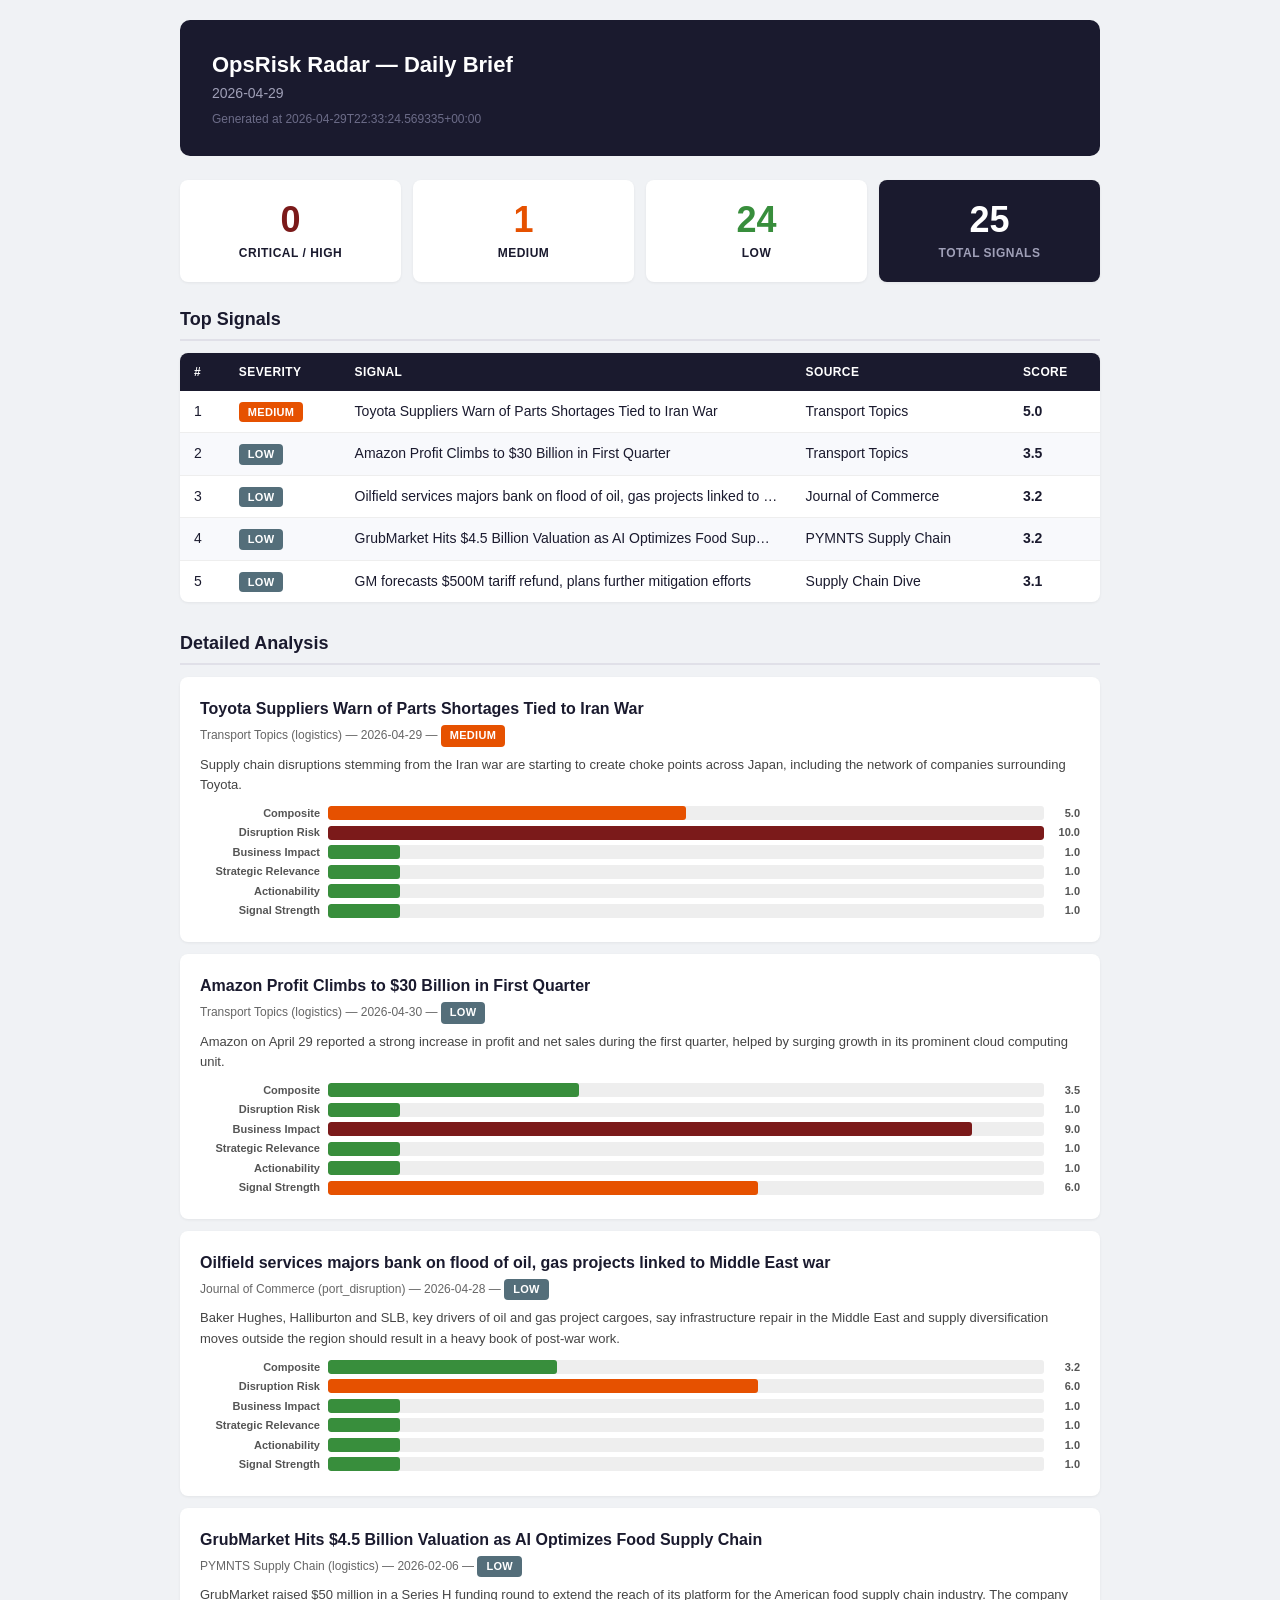
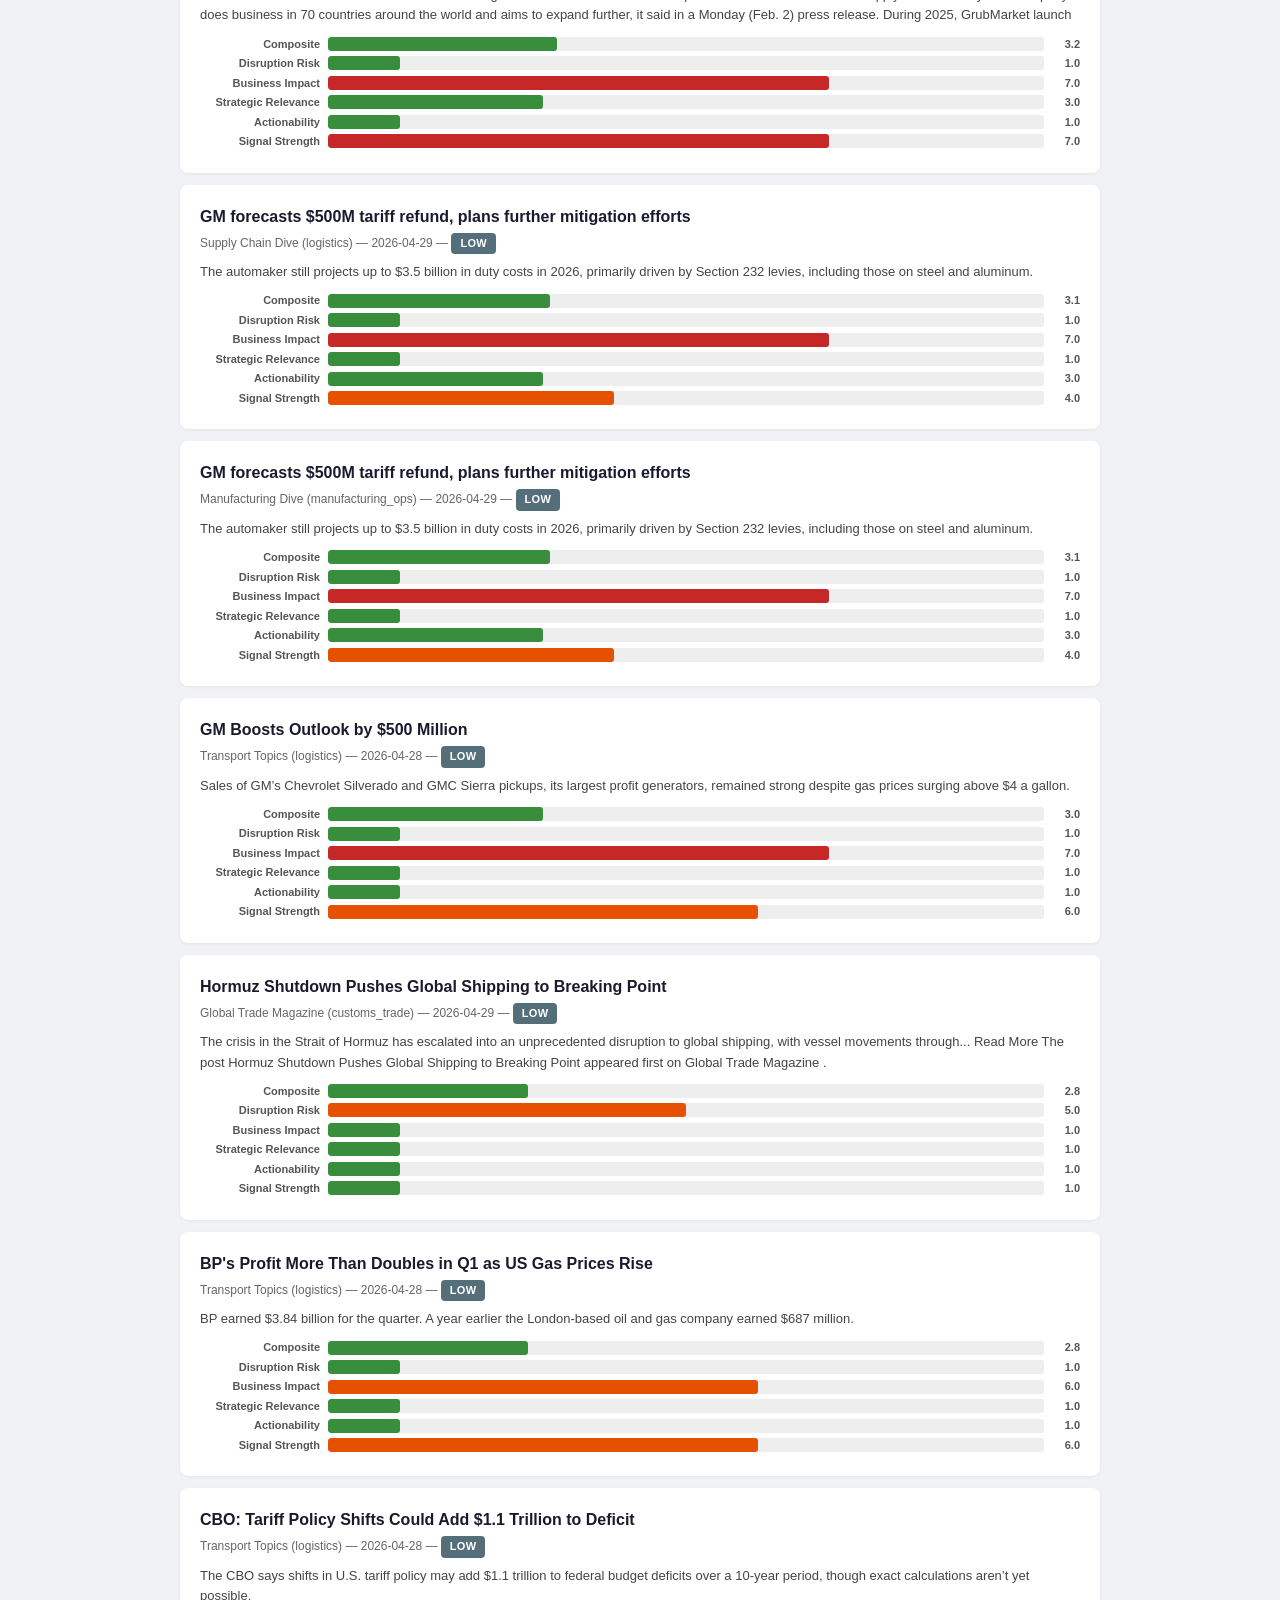
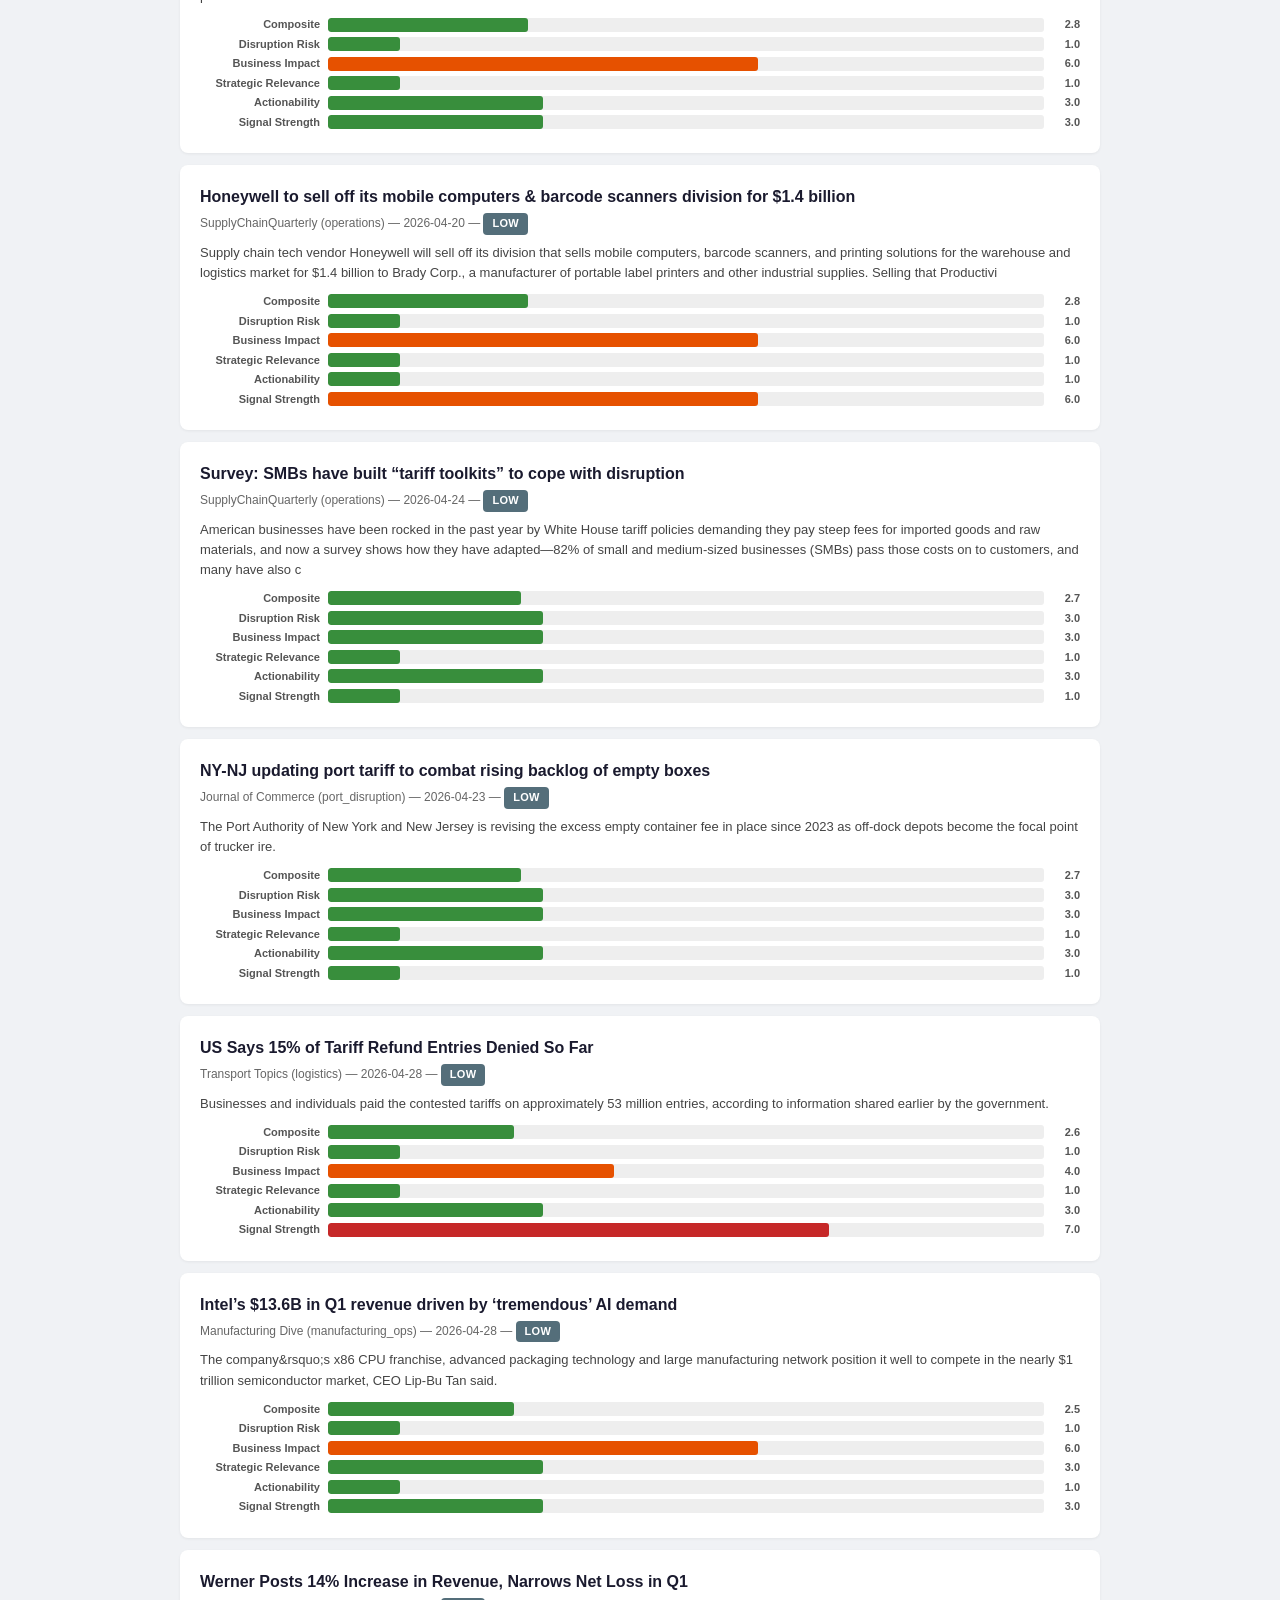
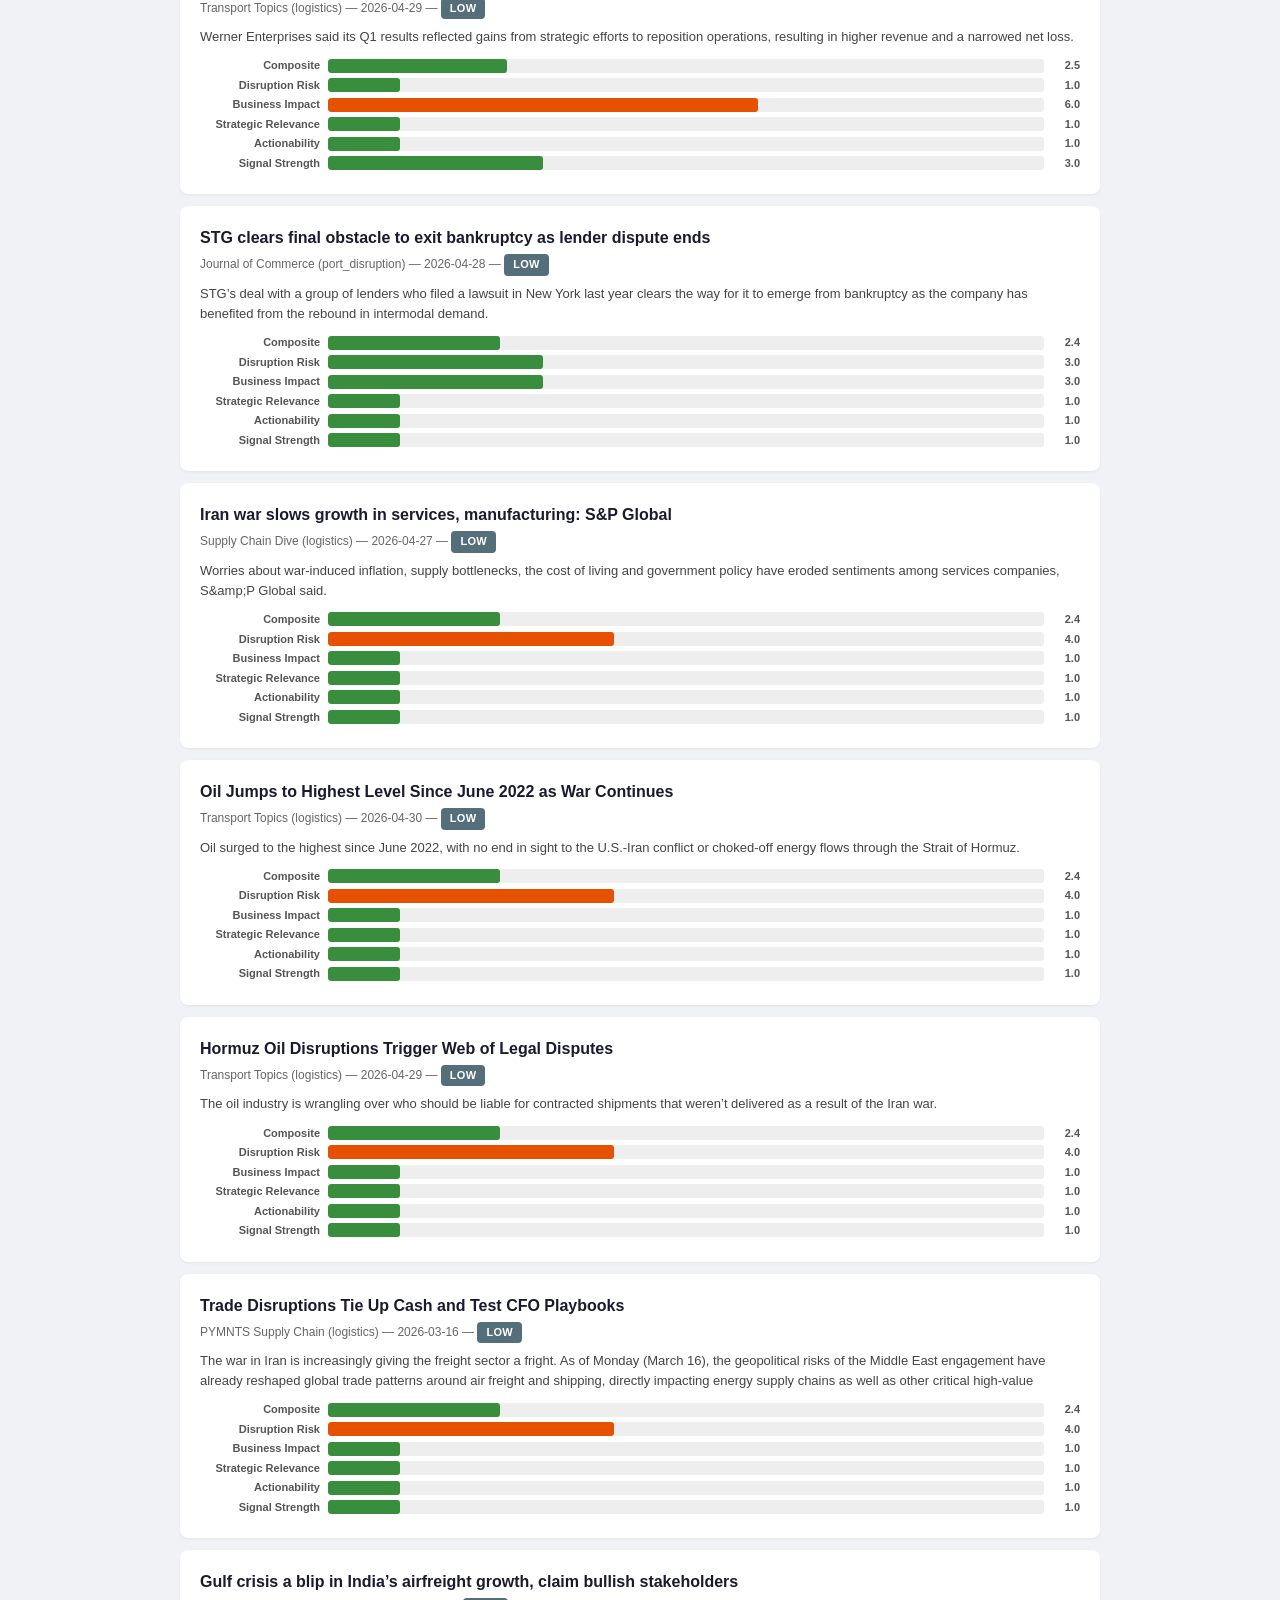
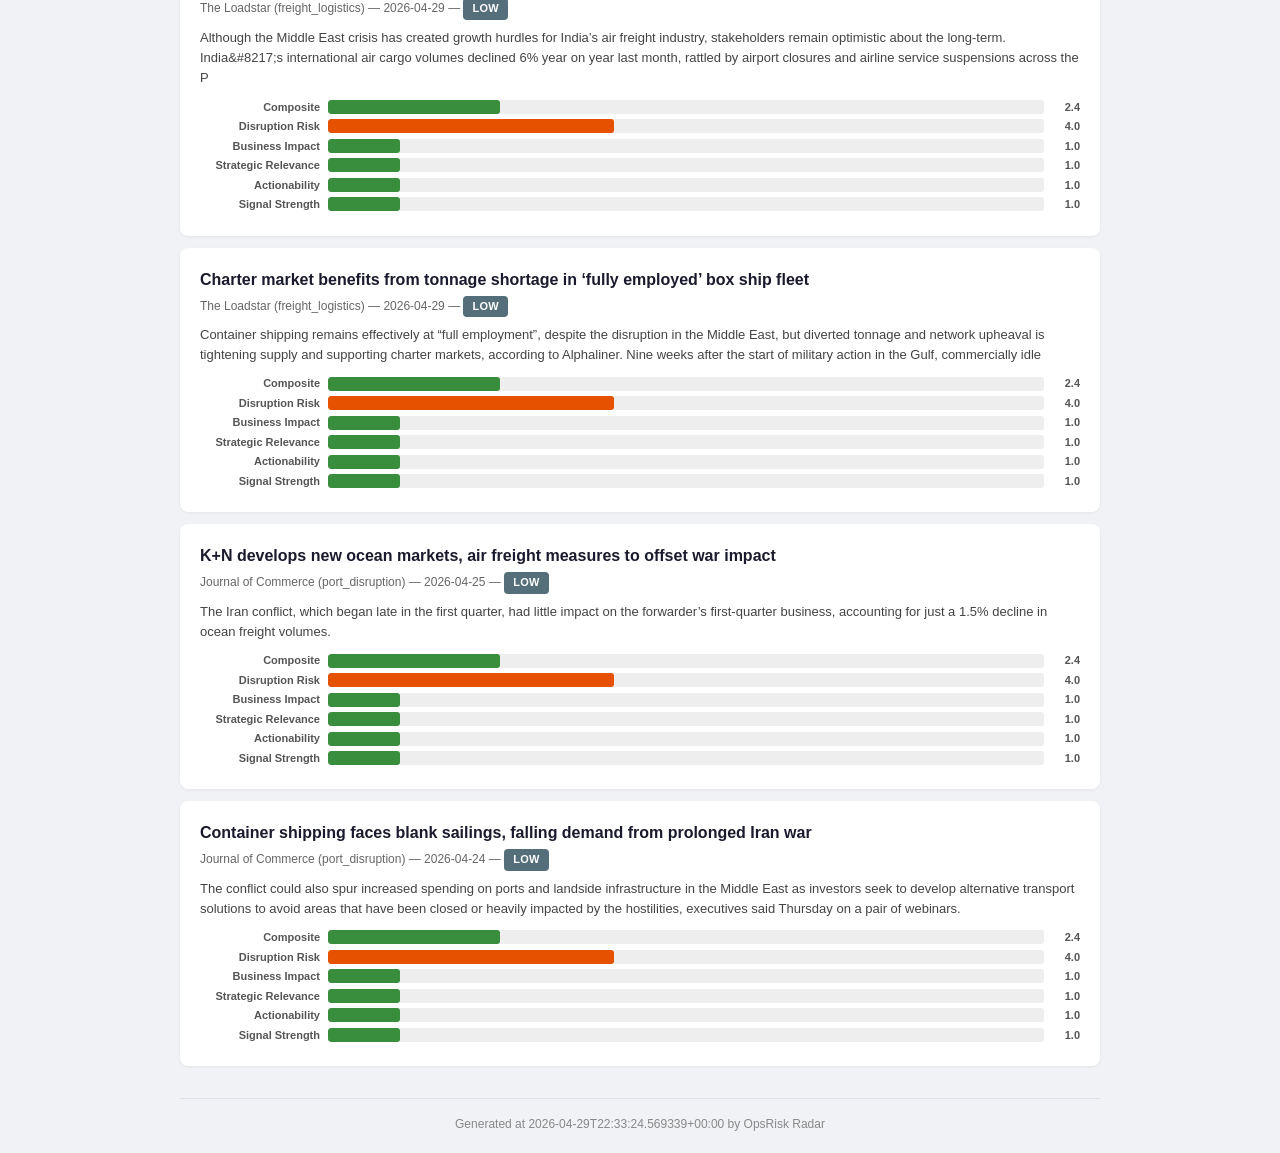
==== commit 6183f67e: "Add compact email digest HTML report" ====
--- a/reports/daily/2026-04-29.html
+++ b/reports/daily/2026-04-29.html
@@ -329,8 +329,8 @@
 </head>
 <body>
 <div class="container">
-<div class="header"><h1>OpsRisk Radar &mdash; Daily Brief</h1><div class="subtitle">2026-04-29</div><div class="ts">Generated at 2026-04-29T21:53:06.124549+00:00</div></div><div class="summary-row"><div class="summary-card card-critical"><div class="count">0</div><div class="lbl">Critical / High</div></div><div class="summary-card card-medium"><div class="count">1</div><div class="lbl">Medium</div></div><div class="summary-card card-low"><div class="count">24</div><div class="lbl">Low</div></div><div class="summary-card card-total"><div class="count">25</div><div class="lbl">Total Signals</div></div></div><div class="section"><h2>Top Signals</h2><table><thead><tr><th>#</th><th>Severity</th><th>Signal</th><th>Source</th><th>Score</th></tr></thead><tbody><tr><td>1</td><td><span class="badge badge-medium">MEDIUM</span></td><td class="cell-title"><a href="https://www.ttnews.com/articles/toyota-supply-chain-iran-war">Toyota Suppliers Warn of Parts Shortages Tied to Iran War</a></td><td>Transport Topics</td><td><strong>5.0</strong></td></tr><tr><td>2</td><td><span class="badge badge-low">LOW</span></td><td class="cell-title"><a href="https://www.ttnews.com/articles/amazon-earnings-q1-2026">Amazon Profit Climbs to $30 Billion in First Quarter</a></td><td>Transport Topics</td><td><strong>3.5</strong></td></tr><tr><td>3</td><td><span class="badge badge-low">LOW</span></td><td class="cell-title"><a href="https://www.pymnts.com/supply-chain/2026/grubmarket-hits-4-5-billion-valuation-as-ai-optimizes-food-supply-chain/">GrubMarket Hits $4.5 Billion Valuation as AI Optimizes Food Supply Chain</a></td><td>PYMNTS Supply Chain</td><td><strong>3.2</strong></td></tr><tr><td>4</td><td><span class="badge badge-low">LOW</span></td><td class="cell-title"><a href="https://www.supplychaindive.com/news/gm-forecasts-500m-tariff-refund-plans-further-mitigation-efforts/818752/">GM forecasts $500M tariff refund, plans further mitigation efforts</a></td><td>Supply Chain Dive</td><td><strong>3.1</strong></td></tr><tr><td>5</td><td><span class="badge badge-low">LOW</span></td><td class="cell-title"><a href="https://www.ttnews.com/articles/gm-earnings-q1-2026">GM Boosts Outlook by $500 Million</a></td><td>Transport Topics</td><td><strong>3.0</strong></td></tr></tbody></table></div><div class="section"><h2>Detailed Analysis</h2><div class="article-card"><h3><a href="https://www.ttnews.com/articles/toyota-supply-chain-iran-war">Toyota Suppliers Warn of Parts Shortages Tied to Iran War</a></h3><div class="article-meta">Transport Topics (logistics) &mdash; 2026-04-29 &mdash; <span class="badge badge-medium">MEDIUM</span></div><div class="article-summary">Supply chain disruptions stemming from the Iran war are starting to create choke points across Japan, including the network of companies surrounding Toyota.</div><div class="score-row"><span class="score-lbl">Composite</span><div class="score-track"><div class="score-fill score-fill-medium" style="width:50%"></div></div><span class="score-num">5.0</span></div><div class="score-row"><span class="score-lbl">Disruption Risk</span><div class="score-track"><div class="score-fill score-fill-critical" style="width:100%"></div></div><span class="score-num">10.0</span></div><div class="score-row"><span class="score-lbl">Business Impact</span><div class="score-track"><div class="score-fill score-fill-low" style="width:10%"></div></div><span class="score-num">1.0</span></div><div class="score-row"><span class="score-lbl">Strategic Relevance</span><div class="score-track"><div class="score-fill score-fill-low" style="width:10%"></div></div><span class="score-num">1.0</span></div><div class="score-row"><span class="score-lbl">Actionability</span><div class="score-track"><div class="score-fill score-fill-low" style="width:10%"></div></div><span class="score-num">1.0</span></div><div class="score-row"><span class="score-lbl">Signal Strength</span><div class="score-track"><div class="score-fill score-fill-low" style="width:10%"></div></div><span class="score-num">1.0</span></div></div><div class="article-card"><h3><a href="https://www.ttnews.com/articles/amazon-earnings-q1-2026">Amazon Profit Climbs to $30 Billion in First Quarter</a></h3><div class="article-meta">Transport Topics (logistics) &mdash; 2026-04-30 &mdash; <span class="badge badge-low">LOW</span></div><div class="article-summary">Amazon on April 29 reported a strong increase in profit and net sales during the first quarter, helped by surging growth in its prominent cloud computing unit.</div><div class="score-row"><span class="score-lbl">Composite</span><div class="score-track"><div class="score-fill score-fill-low" style="width:35%"></div></div><span class="score-num">3.5</span></div><div class="score-row"><span class="score-lbl">Disruption Risk</span><div class="score-track"><div class="score-fill score-fill-low" style="width:10%"></div></div><span class="score-num">1.0</span></div><div class="score-row"><span class="score-lbl">Business Impact</span><div class="score-track"><div class="score-fill score-fill-critical" style="width:90%"></div></div><span class="score-num">9.0</span></div><div class="score-row"><span class="score-lbl">Strategic Relevance</span><div class="score-track"><div class="score-fill score-fill-low" style="width:10%"></div></div><span class="score-num">1.0</span></div><div class="score-row"><span class="score-lbl">Actionability</span><div class="score-track"><div class="score-fill score-fill-low" style="width:10%"></div></div><span class="score-num">1.0</span></div><div class="score-row"><span class="score-lbl">Signal Strength</span><div class="score-track"><div class="score-fill score-fill-medium" style="width:60%"></div></div><span class="score-num">6.0</span></div></div><div class="article-card"><h3><a href="https://www.pymnts.com/supply-chain/2026/grubmarket-hits-4-5-billion-valuation-as-ai-optimizes-food-supply-chain/">GrubMarket Hits $4.5 Billion Valuation as AI Optimizes Food Supply Chain</a></h3><div class="article-meta">PYMNTS Supply Chain (logistics) &mdash; 2026-02-06 &mdash; <span class="badge badge-low">LOW</span></div><div class="article-summary">GrubMarket raised $50 million in a Series H funding round to extend the reach of its platform for the American food supply chain industry. The company does business in 70 countries around the world and aims to expand further, it said in a Monday (Feb. 2) press release. During 2025, GrubMarket launch</div><div class="score-row"><span class="score-lbl">Composite</span><div class="score-track"><div class="score-fill score-fill-low" style="width:32%"></div></div><span class="score-num">3.2</span></div><div class="score-row"><span class="score-lbl">Disruption Risk</span><div class="score-track"><div class="score-fill score-fill-low" style="width:10%"></div></div><span class="score-num">1.0</span></div><div class="score-row"><span class="score-lbl">Business Impact</span><div class="score-track"><div class="score-fill score-fill-high" style="width:70%"></div></div><span class="score-num">7.0</span></div><div class="score-row"><span class="score-lbl">Strategic Relevance</span><div class="score-track"><div class="score-fill score-fill-low" style="width:30%"></div></div><span class="score-num">3.0</span></div><div class="score-row"><span class="score-lbl">Actionability</span><div class="score-track"><div class="score-fill score-fill-low" style="width:10%"></div></div><span class="score-num">1.0</span></div><div class="score-row"><span class="score-lbl">Signal Strength</span><div class="score-track"><div class="score-fill score-fill-high" style="width:70%"></div></div><span class="score-num">7.0</span></div></div><div class="article-card"><h3><a href="https://www.supplychaindive.com/news/gm-forecasts-500m-tariff-refund-plans-further-mitigation-efforts/818752/">GM forecasts $500M tariff refund, plans further mitigation efforts</a></h3><div class="article-meta">Supply Chain Dive (logistics) &mdash; 2026-04-29 &mdash; <span class="badge badge-low">LOW</span></div><div class="article-summary">The automaker still projects up to $3.5 billion in duty costs in 2026, primarily driven by Section 232 levies, including those on steel and aluminum.</div><div class="score-row"><span class="score-lbl">Composite</span><div class="score-track"><div class="score-fill score-fill-low" style="width:31%"></div></div><span class="score-num">3.1</span></div><div class="score-row"><span class="score-lbl">Disruption Risk</span><div class="score-track"><div class="score-fill score-fill-low" style="width:10%"></div></div><span class="score-num">1.0</span></div><div class="score-row"><span class="score-lbl">Business Impact</span><div class="score-track"><div class="score-fill score-fill-high" style="width:70%"></div></div><span class="score-num">7.0</span></div><div class="score-row"><span class="score-lbl">Strategic Relevance</span><div class="score-track"><div class="score-fill score-fill-low" style="width:10%"></div></div><span class="score-num">1.0</span></div><div class="score-row"><span class="score-lbl">Actionability</span><div class="score-track"><div class="score-fill score-fill-low" style="width:30%"></div></div><span class="score-num">3.0</span></div><div class="score-row"><span class="score-lbl">Signal Strength</span><div class="score-track"><div class="score-fill score-fill-medium" style="width:40%"></div></div><span class="score-num">4.0</span></div></div><div class="article-card"><h3><a href="https://www.ttnews.com/articles/gm-earnings-q1-2026">GM Boosts Outlook by $500 Million</a></h3><div class="article-meta">Transport Topics (logistics) &mdash; 2026-04-28 &mdash; <span class="badge badge-low">LOW</span></div><div class="article-summary">Sales of GM’s Chevrolet Silverado and GMC Sierra pickups, its largest profit generators, remained strong despite gas prices surging above $4 a gallon.</div><div class="score-row"><span class="score-lbl">Composite</span><div class="score-track"><div class="score-fill score-fill-low" style="width:30%"></div></div><span class="score-num">3.0</span></div><div class="score-row"><span class="score-lbl">Disruption Risk</span><div class="score-track"><div class="score-fill score-fill-low" style="width:10%"></div></div><span class="score-num">1.0</span></div><div class="score-row"><span class="score-lbl">Business Impact</span><div class="score-track"><div class="score-fill score-fill-high" style="width:70%"></div></div><span class="score-num">7.0</span></div><div class="score-row"><span class="score-lbl">Strategic Relevance</span><div class="score-track"><div class="score-fill score-fill-low" style="width:10%"></div></div><span class="score-num">1.0</span></div><div class="score-row"><span class="score-lbl">Actionability</span><div class="score-track"><div class="score-fill score-fill-low" style="width:10%"></div></div><span class="score-num">1.0</span></div><div class="score-row"><span class="score-lbl">Signal Strength</span><div class="score-track"><div class="score-fill score-fill-medium" style="width:60%"></div></div><span class="score-num">6.0</span></div></div><div class="article-card"><h3><a href="https://www.ttnews.com/articles/bp-earnings-q1-2026">BP&#x27;s Profit More Than Doubles in Q1 as US Gas Prices Rise</a></h3><div class="article-meta">Transport Topics (logistics) &mdash; 2026-04-28 &mdash; <span class="badge badge-low">LOW</span></div><div class="article-summary">BP earned $3.84 billion for the quarter. A year earlier the London-based oil and gas company earned $687 million.</div><div class="score-row"><span class="score-lbl">Composite</span><div class="score-track"><div class="score-fill score-fill-low" style="width:28%"></div></div><span class="score-num">2.8</span></div><div class="score-row"><span class="score-lbl">Disruption Risk</span><div class="score-track"><div class="score-fill score-fill-low" style="width:10%"></div></div><span class="score-num">1.0</span></div><div class="score-row"><span class="score-lbl">Business Impact</span><div class="score-track"><div class="score-fill score-fill-medium" style="width:60%"></div></div><span class="score-num">6.0</span></div><div class="score-row"><span class="score-lbl">Strategic Relevance</span><div class="score-track"><div class="score-fill score-fill-low" style="width:10%"></div></div><span class="score-num">1.0</span></div><div class="score-row"><span class="score-lbl">Actionability</span><div class="score-track"><div class="score-fill score-fill-low" style="width:10%"></div></div><span class="score-num">1.0</span></div><div class="score-row"><span class="score-lbl">Signal Strength</span><div class="score-track"><div class="score-fill score-fill-medium" style="width:60%"></div></div><span class="score-num">6.0</span></div></div><div class="article-card"><h3><a href="https://www.ttnews.com/articles/cbo-tariff-policies-deficit">CBO: Tariff Policy Shifts Could Add $1.1 Trillion to Deficit</a></h3><div class="article-meta">Transport Topics (logistics) &mdash; 2026-04-28 &mdash; <span class="badge badge-low">LOW</span></div><div class="article-summary">The CBO says shifts in U.S. tariff policy may add $1.1 trillion to federal budget deficits over a 10-year period, though exact calculations aren’t yet possible.</div><div class="score-row"><span class="score-lbl">Composite</span><div class="score-track"><div class="score-fill score-fill-low" style="width:28%"></div></div><span class="score-num">2.8</span></div><div class="score-row"><span class="score-lbl">Disruption Risk</span><div class="score-track"><div class="score-fill score-fill-low" style="width:10%"></div></div><span class="score-num">1.0</span></div><div class="score-row"><span class="score-lbl">Business Impact</span><div class="score-track"><div class="score-fill score-fill-medium" style="width:60%"></div></div><span class="score-num">6.0</span></div><div class="score-row"><span class="score-lbl">Strategic Relevance</span><div class="score-track"><div class="score-fill score-fill-low" style="width:10%"></div></div><span class="score-num">1.0</span></div><div class="score-row"><span class="score-lbl">Actionability</span><div class="score-track"><div class="score-fill score-fill-low" style="width:30%"></div></div><span class="score-num">3.0</span></div><div class="score-row"><span class="score-lbl">Signal Strength</span><div class="score-track"><div class="score-fill score-fill-low" style="width:30%"></div></div><span class="score-num">3.0</span></div></div><div class="article-card"><h3><a href="https://www.thescxchange.com/move/store/honeywell-to-sell-off-its-mobile-computers-barcode-scanners-division-for-1-4-billion">Honeywell to sell off its mobile computers &amp; barcode scanners division for $1.4 billion</a></h3><div class="article-meta">SupplyChainQuarterly (operations) &mdash; 2026-04-20 &mdash; <span class="badge badge-low">LOW</span></div><div class="article-summary">Supply chain tech vendor Honeywell will sell off its division that sells mobile computers, barcode scanners, and printing solutions for the warehouse and logistics market for $1.4 billion to Brady Corp., a manufacturer of portable label printers and other industrial supplies. Selling that Productivi</div><div class="score-row"><span class="score-lbl">Composite</span><div class="score-track"><div class="score-fill score-fill-low" style="width:28%"></div></div><span class="score-num">2.8</span></div><div class="score-row"><span class="score-lbl">Disruption Risk</span><div class="score-track"><div class="score-fill score-fill-low" style="width:10%"></div></div><span class="score-num">1.0</span></div><div class="score-row"><span class="score-lbl">Business Impact</span><div class="score-track"><div class="score-fill score-fill-medium" style="width:60%"></div></div><span class="score-num">6.0</span></div><div class="score-row"><span class="score-lbl">Strategic Relevance</span><div class="score-track"><div class="score-fill score-fill-low" style="width:10%"></div></div><span class="score-num">1.0</span></div><div class="score-row"><span class="score-lbl">Actionability</span><div class="score-track"><div class="score-fill score-fill-low" style="width:10%"></div></div><span class="score-num">1.0</span></div><div class="score-row"><span class="score-lbl">Signal Strength</span><div class="score-track"><div class="score-fill score-fill-medium" style="width:60%"></div></div><span class="score-num">6.0</span></div></div><div class="article-card"><h3><a href="https://www.thescxchange.com/finance-strategy/survey-smbs-have-built-tariff-toolkits-to-cope-with-disruption">Survey: SMBs have built “tariff toolkits” to cope with disruption</a></h3><div class="article-meta">SupplyChainQuarterly (operations) &mdash; 2026-04-24 &mdash; <span class="badge badge-low">LOW</span></div><div class="article-summary">American businesses have been rocked in the past year by White House tariff policies demanding they pay steep fees for imported goods and raw materials, and now a survey shows how they have adapted—82% of small and medium-sized businesses (SMBs) pass those costs on to customers, and many have also c</div><div class="score-row"><span class="score-lbl">Composite</span><div class="score-track"><div class="score-fill score-fill-low" style="width:27%"></div></div><span class="score-num">2.7</span></div><div class="score-row"><span class="score-lbl">Disruption Risk</span><div class="score-track"><div class="score-fill score-fill-low" style="width:30%"></div></div><span class="score-num">3.0</span></div><div class="score-row"><span class="score-lbl">Business Impact</span><div class="score-track"><div class="score-fill score-fill-low" style="width:30%"></div></div><span class="score-num">3.0</span></div><div class="score-row"><span class="score-lbl">Strategic Relevance</span><div class="score-track"><div class="score-fill score-fill-low" style="width:10%"></div></div><span class="score-num">1.0</span></div><div class="score-row"><span class="score-lbl">Actionability</span><div class="score-track"><div class="score-fill score-fill-low" style="width:30%"></div></div><span class="score-num">3.0</span></div><div class="score-row"><span class="score-lbl">Signal Strength</span><div class="score-track"><div class="score-fill score-fill-low" style="width:10%"></div></div><span class="score-num">1.0</span></div></div><div class="article-card"><h3><a href="https://www.ttnews.com/articles/tariff-refund-entries-denied">US Says 15% of Tariff Refund Entries Denied So Far</a></h3><div class="article-meta">Transport Topics (logistics) &mdash; 2026-04-28 &mdash; <span class="badge badge-low">LOW</span></div><div class="article-summary">Businesses and individuals paid the contested tariffs on approximately 53 million entries, according to information shared earlier by the government.</div><div class="score-row"><span class="score-lbl">Composite</span><div class="score-track"><div class="score-fill score-fill-low" style="width:26%"></div></div><span class="score-num">2.6</span></div><div class="score-row"><span class="score-lbl">Disruption Risk</span><div class="score-track"><div class="score-fill score-fill-low" style="width:10%"></div></div><span class="score-num">1.0</span></div><div class="score-row"><span class="score-lbl">Business Impact</span><div class="score-track"><div class="score-fill score-fill-medium" style="width:40%"></div></div><span class="score-num">4.0</span></div><div class="score-row"><span class="score-lbl">Strategic Relevance</span><div class="score-track"><div class="score-fill score-fill-low" style="width:10%"></div></div><span class="score-num">1.0</span></div><div class="score-row"><span class="score-lbl">Actionability</span><div class="score-track"><div class="score-fill score-fill-low" style="width:30%"></div></div><span class="score-num">3.0</span></div><div class="score-row"><span class="score-lbl">Signal Strength</span><div class="score-track"><div class="score-fill score-fill-high" style="width:70%"></div></div><span class="score-num">7.0</span></div></div><div class="article-card"><h3><a href="https://www.ttnews.com/articles/werner-earnings-q1-2026">Werner Posts 14% Increase in Revenue, Narrows Net Loss in Q1</a></h3><div class="article-meta">Transport Topics (logistics) &mdash; 2026-04-29 &mdash; <span class="badge badge-low">LOW</span></div><div class="article-summary">Werner Enterprises said its Q1 results reflected gains from strategic efforts to reposition operations, resulting in higher revenue and a narrowed net loss.</div><div class="score-row"><span class="score-lbl">Composite</span><div class="score-track"><div class="score-fill score-fill-low" style="width:25%"></div></div><span class="score-num">2.5</span></div><div class="score-row"><span class="score-lbl">Disruption Risk</span><div class="score-track"><div class="score-fill score-fill-low" style="width:10%"></div></div><span class="score-num">1.0</span></div><div class="score-row"><span class="score-lbl">Business Impact</span><div class="score-track"><div class="score-fill score-fill-medium" style="width:60%"></div></div><span class="score-num">6.0</span></div><div class="score-row"><span class="score-lbl">Strategic Relevance</span><div class="score-track"><div class="score-fill score-fill-low" style="width:10%"></div></div><span class="score-num">1.0</span></div><div class="score-row"><span class="score-lbl">Actionability</span><div class="score-track"><div class="score-fill score-fill-low" style="width:10%"></div></div><span class="score-num">1.0</span></div><div class="score-row"><span class="score-lbl">Signal Strength</span><div class="score-track"><div class="score-fill score-fill-low" style="width:30%"></div></div><span class="score-num">3.0</span></div></div><div class="article-card"><h3><a href="https://www.supplychaindive.com/news/iran-war-slows-growth-services-manufacturing-sp-global-inflation-unemployment/818450/">Iran war slows growth in services, manufacturing: S&amp;P Global</a></h3><div class="article-meta">Supply Chain Dive (logistics) &mdash; 2026-04-27 &mdash; <span class="badge badge-low">LOW</span></div><div class="article-summary">Worries about war-induced inflation, supply bottlenecks, the cost of living and government policy have eroded sentiments among services companies, S&amp;amp;P Global said.</div><div class="score-row"><span class="score-lbl">Composite</span><div class="score-track"><div class="score-fill score-fill-low" style="width:24%"></div></div><span class="score-num">2.4</span></div><div class="score-row"><span class="score-lbl">Disruption Risk</span><div class="score-track"><div class="score-fill score-fill-medium" style="width:40%"></div></div><span class="score-num">4.0</span></div><div class="score-row"><span class="score-lbl">Business Impact</span><div class="score-track"><div class="score-fill score-fill-low" style="width:10%"></div></div><span class="score-num">1.0</span></div><div class="score-row"><span class="score-lbl">Strategic Relevance</span><div class="score-track"><div class="score-fill score-fill-low" style="width:10%"></div></div><span class="score-num">1.0</span></div><div class="score-row"><span class="score-lbl">Actionability</span><div class="score-track"><div class="score-fill score-fill-low" style="width:10%"></div></div><span class="score-num">1.0</span></div><div class="score-row"><span class="score-lbl">Signal Strength</span><div class="score-track"><div class="score-fill score-fill-low" style="width:10%"></div></div><span class="score-num">1.0</span></div></div><div class="article-card"><h3><a href="https://www.ttnews.com/articles/oil-highest-since-june-2022">Oil Jumps to Highest Level Since June 2022 as War Continues</a></h3><div class="article-meta">Transport Topics (logistics) &mdash; 2026-04-30 &mdash; <span class="badge badge-low">LOW</span></div><div class="article-summary">Oil surged to the highest since June 2022, with no end in sight to the U.S.-Iran conflict or choked-off energy flows through the Strait of Hormuz.</div><div class="score-row"><span class="score-lbl">Composite</span><div class="score-track"><div class="score-fill score-fill-low" style="width:24%"></div></div><span class="score-num">2.4</span></div><div class="score-row"><span class="score-lbl">Disruption Risk</span><div class="score-track"><div class="score-fill score-fill-medium" style="width:40%"></div></div><span class="score-num">4.0</span></div><div class="score-row"><span class="score-lbl">Business Impact</span><div class="score-track"><div class="score-fill score-fill-low" style="width:10%"></div></div><span class="score-num">1.0</span></div><div class="score-row"><span class="score-lbl">Strategic Relevance</span><div class="score-track"><div class="score-fill score-fill-low" style="width:10%"></div></div><span class="score-num">1.0</span></div><div class="score-row"><span class="score-lbl">Actionability</span><div class="score-track"><div class="score-fill score-fill-low" style="width:10%"></div></div><span class="score-num">1.0</span></div><div class="score-row"><span class="score-lbl">Signal Strength</span><div class="score-track"><div class="score-fill score-fill-low" style="width:10%"></div></div><span class="score-num">1.0</span></div></div><div class="article-card"><h3><a href="https://www.ttnews.com/articles/hormuz-oil-legal-disputes">Hormuz Oil Disruptions Trigger Web of Legal Disputes</a></h3><div class="article-meta">Transport Topics (logistics) &mdash; 2026-04-29 &mdash; <span class="badge badge-low">LOW</span></div><div class="article-summary">The oil industry is wrangling over who should be liable for contracted shipments that weren’t delivered as a result of the Iran war.</div><div class="score-row"><span class="score-lbl">Composite</span><div class="score-track"><div class="score-fill score-fill-low" style="width:24%"></div></div><span class="score-num">2.4</span></div><div class="score-row"><span class="score-lbl">Disruption Risk</span><div class="score-track"><div class="score-fill score-fill-medium" style="width:40%"></div></div><span class="score-num">4.0</span></div><div class="score-row"><span class="score-lbl">Business Impact</span><div class="score-track"><div class="score-fill score-fill-low" style="width:10%"></div></div><span class="score-num">1.0</span></div><div class="score-row"><span class="score-lbl">Strategic Relevance</span><div class="score-track"><div class="score-fill score-fill-low" style="width:10%"></div></div><span class="score-num">1.0</span></div><div class="score-row"><span class="score-lbl">Actionability</span><div class="score-track"><div class="score-fill score-fill-low" style="width:10%"></div></div><span class="score-num">1.0</span></div><div class="score-row"><span class="score-lbl">Signal Strength</span><div class="score-track"><div class="score-fill score-fill-low" style="width:10%"></div></div><span class="score-num">1.0</span></div></div><div class="article-card"><h3><a href="https://www.pymnts.com/supply-chain/2026/trade-finance-faces-stress-test-as-global-risks-rise/">Trade Disruptions Tie Up Cash and Test CFO Playbooks</a></h3><div class="article-meta">PYMNTS Supply Chain (logistics) &mdash; 2026-03-16 &mdash; <span class="badge badge-low">LOW</span></div><div class="article-summary">The war in Iran is increasingly giving the freight sector a fright. As of Monday (March 16), the geopolitical risks of the Middle East engagement have already reshaped global trade patterns around air freight and shipping, directly impacting energy supply chains as well as other critical high-value </div><div class="score-row"><span class="score-lbl">Composite</span><div class="score-track"><div class="score-fill score-fill-low" style="width:24%"></div></div><span class="score-num">2.4</span></div><div class="score-row"><span class="score-lbl">Disruption Risk</span><div class="score-track"><div class="score-fill score-fill-medium" style="width:40%"></div></div><span class="score-num">4.0</span></div><div class="score-row"><span class="score-lbl">Business Impact</span><div class="score-track"><div class="score-fill score-fill-low" style="width:10%"></div></div><span class="score-num">1.0</span></div><div class="score-row"><span class="score-lbl">Strategic Relevance</span><div class="score-track"><div class="score-fill score-fill-low" style="width:10%"></div></div><span class="score-num">1.0</span></div><div class="score-row"><span class="score-lbl">Actionability</span><div class="score-track"><div class="score-fill score-fill-low" style="width:10%"></div></div><span class="score-num">1.0</span></div><div class="score-row"><span class="score-lbl">Signal Strength</span><div class="score-track"><div class="score-fill score-fill-low" style="width:10%"></div></div><span class="score-num">1.0</span></div></div><div class="article-card"><h3><a href="https://www.ttnews.com/articles/landstar-earnings-q1-2026">Landstar Revenue Rises as AI, Geopolitics Shape Quarter</a></h3><div class="article-meta">Transport Topics (logistics) &mdash; 2026-04-29 &mdash; <span class="badge badge-low">LOW</span></div><div class="article-summary">The Jacksonville, Fla.-based motor carrier posted net income of $39.4 million, or $1.16 a diluted share, for the three months ending March 31.</div><div class="score-row"><span class="score-lbl">Composite</span><div class="score-track"><div class="score-fill score-fill-low" style="width:22%"></div></div><span class="score-num">2.2</span></div><div class="score-row"><span class="score-lbl">Disruption Risk</span><div class="score-track"><div class="score-fill score-fill-low" style="width:10%"></div></div><span class="score-num">1.0</span></div><div class="score-row"><span class="score-lbl">Business Impact</span><div class="score-track"><div class="score-fill score-fill-medium" style="width:50%"></div></div><span class="score-num">5.0</span></div><div class="score-row"><span class="score-lbl">Strategic Relevance</span><div class="score-track"><div class="score-fill score-fill-low" style="width:30%"></div></div><span class="score-num">3.0</span></div><div class="score-row"><span class="score-lbl">Actionability</span><div class="score-track"><div class="score-fill score-fill-low" style="width:10%"></div></div><span class="score-num">1.0</span></div><div class="score-row"><span class="score-lbl">Signal Strength</span><div class="score-track"><div class="score-fill score-fill-low" style="width:20%"></div></div><span class="score-num">2.0</span></div></div><div class="article-card"><h3><a href="https://interactanalysis.com/high-efficiency-motors-market-to-top-3-billion/">High-efficiency motors market to top $3 billion in 2030</a></h3><div class="article-meta">Interact Analysis (operations) &mdash; 2026-02-23 &mdash; <span class="badge badge-low">LOW</span></div><div class="article-summary">Continued growth is anticipated in the high-efficiency motor market, with the market rising from $1.6 billion in 2024 to $3.1 billion in 2030. The post High-efficiency motors market to top $3 billion in 2030 appeared first on Interact Analysis .</div><div class="score-row"><span class="score-lbl">Composite</span><div class="score-track"><div class="score-fill score-fill-low" style="width:22%"></div></div><span class="score-num">2.1</span></div><div class="score-row"><span class="score-lbl">Disruption Risk</span><div class="score-track"><div class="score-fill score-fill-low" style="width:10%"></div></div><span class="score-num">1.0</span></div><div class="score-row"><span class="score-lbl">Business Impact</span><div class="score-track"><div class="score-fill score-fill-low" style="width:36%"></div></div><span class="score-num">3.6</span></div><div class="score-row"><span class="score-lbl">Strategic Relevance</span><div class="score-track"><div class="score-fill score-fill-low" style="width:10%"></div></div><span class="score-num">1.0</span></div><div class="score-row"><span class="score-lbl">Actionability</span><div class="score-track"><div class="score-fill score-fill-low" style="width:10%"></div></div><span class="score-num">1.0</span></div><div class="score-row"><span class="score-lbl">Signal Strength</span><div class="score-track"><div class="score-fill score-fill-medium" style="width:60%"></div></div><span class="score-num">6.0</span></div></div><div class="article-card"><h3><a href="https://www.ttnews.com/articles/airlines-seek-25b-aid-trump">Value Airlines Seek $2.5B in Fuel Aid From Trump White House</a></h3><div class="article-meta">Transport Topics (logistics) &mdash; 2026-04-28 &mdash; <span class="badge badge-low">LOW</span></div><div class="article-summary">Budget airlines are seeking $2.5 billion from the Trump administration to offset rising fuel prices, offering warrants allowing the U.S. to buy equity stakes.</div><div class="score-row"><span class="score-lbl">Composite</span><div class="score-track"><div class="score-fill score-fill-low" style="width:20%"></div></div><span class="score-num">2.0</span></div><div class="score-row"><span class="score-lbl">Disruption Risk</span><div class="score-track"><div class="score-fill score-fill-low" style="width:10%"></div></div><span class="score-num">1.0</span></div><div class="score-row"><span class="score-lbl">Business Impact</span><div class="score-track"><div class="score-fill score-fill-medium" style="width:40%"></div></div><span class="score-num">4.0</span></div><div class="score-row"><span class="score-lbl">Strategic Relevance</span><div class="score-track"><div class="score-fill score-fill-low" style="width:10%"></div></div><span class="score-num">1.0</span></div><div class="score-row"><span class="score-lbl">Actionability</span><div class="score-track"><div class="score-fill score-fill-low" style="width:10%"></div></div><span class="score-num">1.0</span></div><div class="score-row"><span class="score-lbl">Signal Strength</span><div class="score-track"><div class="score-fill score-fill-medium" style="width:40%"></div></div><span class="score-num">4.0</span></div></div><div class="article-card"><h3><a href="https://www.ttnews.com/articles/ny-sues-usdot-withdrawn-funds">New York Sues USDOT Over $73.5M in Withdrawn Federal Funds</a></h3><div class="article-meta">Transport Topics (logistics) &mdash; 2026-04-28 &mdash; <span class="badge badge-low">LOW</span></div><div class="article-summary">New York is suing USDOT, saying it lacks the authority to withhold $73.5 million in funding over what DOT said were noncompliance issues with state-issued CDLs.</div><div class="score-row"><span class="score-lbl">Composite</span><div class="score-track"><div class="score-fill score-fill-low" style="width:20%"></div></div><span class="score-num">2.0</span></div><div class="score-row"><span class="score-lbl">Disruption Risk</span><div class="score-track"><div class="score-fill score-fill-low" style="width:10%"></div></div><span class="score-num">1.0</span></div><div class="score-row"><span class="score-lbl">Business Impact</span><div class="score-track"><div class="score-fill score-fill-medium" style="width:40%"></div></div><span class="score-num">4.0</span></div><div class="score-row"><span class="score-lbl">Strategic Relevance</span><div class="score-track"><div class="score-fill score-fill-low" style="width:10%"></div></div><span class="score-num">1.0</span></div><div class="score-row"><span class="score-lbl">Actionability</span><div class="score-track"><div class="score-fill score-fill-low" style="width:10%"></div></div><span class="score-num">1.0</span></div><div class="score-row"><span class="score-lbl">Signal Strength</span><div class="score-track"><div class="score-fill score-fill-medium" style="width:40%"></div></div><span class="score-num">4.0</span></div></div><div class="article-card"><h3><a href="https://www.pymnts.com/supply-chain/2026/flexport-debuts-ai-tool-to-streamline-tariff-refunds/">Flexport Debuts AI Tool to Streamline Tariff Refunds</a></h3><div class="article-meta">PYMNTS Supply Chain (logistics) &mdash; 2026-02-27 &mdash; <span class="badge badge-low">LOW</span></div><div class="article-summary">It’s not quite clear when and if American businesses will receive refunds on tariff payments. But assuming they go through, supply chain management firm Flexport said Thursday (Feb. 26) it has its customers covered with a new fleet of artificial intelligence (AI) agents. These agents are designed to</div><div class="score-row"><span class="score-lbl">Composite</span><div class="score-track"><div class="score-fill score-fill-low" style="width:20%"></div></div><span class="score-num">2.0</span></div><div class="score-row"><span class="score-lbl">Disruption Risk</span><div class="score-track"><div class="score-fill score-fill-low" style="width:10%"></div></div><span class="score-num">1.0</span></div><div class="score-row"><span class="score-lbl">Business Impact</span><div class="score-track"><div class="score-fill score-fill-low" style="width:30%"></div></div><span class="score-num">3.0</span></div><div class="score-row"><span class="score-lbl">Strategic Relevance</span><div class="score-track"><div class="score-fill score-fill-low" style="width:30%"></div></div><span class="score-num">3.0</span></div><div class="score-row"><span class="score-lbl">Actionability</span><div class="score-track"><div class="score-fill score-fill-medium" style="width:40%"></div></div><span class="score-num">4.0</span></div><div class="score-row"><span class="score-lbl">Signal Strength</span><div class="score-track"><div class="score-fill score-fill-low" style="width:10%"></div></div><span class="score-num">1.0</span></div></div><div class="article-card"><h3><a href="https://www.ttnews.com/articles/oil-prices-upswing-iran-war">Oil Prices on Upswing as Iran War Drags On</a></h3><div class="article-meta">Transport Topics (logistics) &mdash; 2026-04-28 &mdash; <span class="badge badge-low">LOW</span></div><div class="article-summary">Brent crude to be delivered in July, which is where more of the trading is happening in the oil market, rose 2.7% to $104.40 on April 28.</div><div class="score-row"><span class="score-lbl">Composite</span><div class="score-track"><div class="score-fill score-fill-low" style="width:20%"></div></div><span class="score-num">2.0</span></div><div class="score-row"><span class="score-lbl">Disruption Risk</span><div class="score-track"><div class="score-fill score-fill-low" style="width:30%"></div></div><span class="score-num">3.0</span></div><div class="score-row"><span class="score-lbl">Business Impact</span><div class="score-track"><div class="score-fill score-fill-low" style="width:10%"></div></div><span class="score-num">1.0</span></div><div class="score-row"><span class="score-lbl">Strategic Relevance</span><div class="score-track"><div class="score-fill score-fill-low" style="width:10%"></div></div><span class="score-num">1.0</span></div><div class="score-row"><span class="score-lbl">Actionability</span><div class="score-track"><div class="score-fill score-fill-low" style="width:10%"></div></div><span class="score-num">1.0</span></div><div class="score-row"><span class="score-lbl">Signal Strength</span><div class="score-track"><div class="score-fill score-fill-low" style="width:20%"></div></div><span class="score-num">2.0</span></div></div><div class="article-card"><h3><a href="https://www.thescxchange.com/tech-infrastructure/technology/ai-continues-to-drive-major-disruptions-in-supply-chain-field-according-to-mhis-annual-industry-report">AI continues to drive major disruptions in supply chain field, according to MHI’s Annual Industry Report</a></h3><div class="article-meta">SupplyChainQuarterly (operations) &mdash; 2026-04-16 &mdash; <span class="badge badge-low">LOW</span></div><div class="article-summary">Artificial intelligence (AI) is rewiring the way the supply chain operates, according to The 2026 MHI Annual Industry Report. Based on a survey of 500 supply chain professionals, the report found that 70% of respondents believe that AI has the potential to disrupt the industry. Titled “Rewiring the </div><div class="score-row"><span class="score-lbl">Composite</span><div class="score-track"><div class="score-fill score-fill-low" style="width:20%"></div></div><span class="score-num">2.0</span></div><div class="score-row"><span class="score-lbl">Disruption Risk</span><div class="score-track"><div class="score-fill score-fill-low" style="width:30%"></div></div><span class="score-num">3.0</span></div><div class="score-row"><span class="score-lbl">Business Impact</span><div class="score-track"><div class="score-fill score-fill-low" style="width:10%"></div></div><span class="score-num">1.0</span></div><div class="score-row"><span class="score-lbl">Strategic Relevance</span><div class="score-track"><div class="score-fill score-fill-low" style="width:30%"></div></div><span class="score-num">3.0</span></div><div class="score-row"><span class="score-lbl">Actionability</span><div class="score-track"><div class="score-fill score-fill-low" style="width:10%"></div></div><span class="score-num">1.0</span></div><div class="score-row"><span class="score-lbl">Signal Strength</span><div class="score-track"><div class="score-fill score-fill-low" style="width:10%"></div></div><span class="score-num">1.0</span></div></div><div class="article-card"><h3><a href="https://www.ttnews.com/articles/strait-hormuz-third-month">Strait of Hormuz Nears Third Month of Closure</a></h3><div class="article-meta">Transport Topics (logistics) &mdash; 2026-04-29 &mdash; <span class="badge badge-low">LOW</span></div><div class="article-summary">A Japan-linked oil tanker completed a rare transit of the Strait of Hormuz, as the effective closure of the waterway enters its third month.</div><div class="score-row"><span class="score-lbl">Composite</span><div class="score-track"><div class="score-fill score-fill-low" style="width:19%"></div></div><span class="score-num">1.9</span></div><div class="score-row"><span class="score-lbl">Disruption Risk</span><div class="score-track"><div class="score-fill score-fill-low" style="width:30%"></div></div><span class="score-num">3.0</span></div><div class="score-row"><span class="score-lbl">Business Impact</span><div class="score-track"><div class="score-fill score-fill-low" style="width:10%"></div></div><span class="score-num">1.0</span></div><div class="score-row"><span class="score-lbl">Strategic Relevance</span><div class="score-track"><div class="score-fill score-fill-low" style="width:10%"></div></div><span class="score-num">1.0</span></div><div class="score-row"><span class="score-lbl">Actionability</span><div class="score-track"><div class="score-fill score-fill-low" style="width:10%"></div></div><span class="score-num">1.0</span></div><div class="score-row"><span class="score-lbl">Signal Strength</span><div class="score-track"><div class="score-fill score-fill-low" style="width:10%"></div></div><span class="score-num">1.0</span></div></div><div class="article-card"><h3><a href="https://interactanalysis.com/the-post-covid-industrial-landscape-slow-recovery-predicted-semiconductor-crash-to-follow-the-shortage/">The post-COVID industrial landscape: slow recovery predicted; semiconductor crash to follow the shortage</a></h3><div class="article-meta">Interact Analysis (operations) &mdash; 2021-06-03 &mdash; <span class="badge badge-low">LOW</span></div><div class="article-summary">Market intelligence company Interact Analysis has just published the latest quarterly update of its Manufacturing Industry Output Tracker (MIO). The report announces the inclusion of… The post The post-COVID industrial landscape: slow recovery predicted; semiconductor crash to follow the shortage ap</div><div class="score-row"><span class="score-lbl">Composite</span><div class="score-track"><div class="score-fill score-fill-low" style="width:19%"></div></div><span class="score-num">1.9</span></div><div class="score-row"><span class="score-lbl">Disruption Risk</span><div class="score-track"><div class="score-fill score-fill-low" style="width:30%"></div></div><span class="score-num">3.0</span></div><div class="score-row"><span class="score-lbl">Business Impact</span><div class="score-track"><div class="score-fill score-fill-low" style="width:10%"></div></div><span class="score-num">1.0</span></div><div class="score-row"><span class="score-lbl">Strategic Relevance</span><div class="score-track"><div class="score-fill score-fill-low" style="width:10%"></div></div><span class="score-num">1.0</span></div><div class="score-row"><span class="score-lbl">Actionability</span><div class="score-track"><div class="score-fill score-fill-low" style="width:10%"></div></div><span class="score-num">1.0</span></div><div class="score-row"><span class="score-lbl">Signal Strength</span><div class="score-track"><div class="score-fill score-fill-low" style="width:10%"></div></div><span class="score-num">1.0</span></div></div><div class="article-card"><h3><a href="https://interactanalysis.com/off-highway-electronics-market-revenue-forecast-to-exceed-7bn/">Off-highway electronics market revenue forecast to exceed $7bn by 2030 as global demand for components grows</a></h3><div class="article-meta">Interact Analysis (operations) &mdash; 2025-08-28 &mdash; <span class="badge badge-low">LOW</span></div><div class="article-summary">The post Off-highway electronics market revenue forecast to exceed $7bn by 2030 as global demand for components grows appeared first on Interact Analysis .</div><div class="score-row"><span class="score-lbl">Composite</span><div class="score-track"><div class="score-fill score-fill-low" style="width:18%"></div></div><span class="score-num">1.9</span></div><div class="score-row"><span class="score-lbl">Disruption Risk</span><div class="score-track"><div class="score-fill score-fill-low" style="width:10%"></div></div><span class="score-num">1.0</span></div><div class="score-row"><span class="score-lbl">Business Impact</span><div class="score-track"><div class="score-fill score-fill-low" style="width:36%"></div></div><span class="score-num">3.6</span></div><div class="score-row"><span class="score-lbl">Strategic Relevance</span><div class="score-track"><div class="score-fill score-fill-low" style="width:10%"></div></div><span class="score-num">1.0</span></div><div class="score-row"><span class="score-lbl">Actionability</span><div class="score-track"><div class="score-fill score-fill-low" style="width:10%"></div></div><span class="score-num">1.0</span></div><div class="score-row"><span class="score-lbl">Signal Strength</span><div class="score-track"><div class="score-fill score-fill-low" style="width:30%"></div></div><span class="score-num">3.0</span></div></div></div>
-<div class="footer">Generated at 2026-04-29T21:53:06.124554+00:00 by OpsRisk Radar</div>
+<div class="header"><h1>OpsRisk Radar &mdash; Daily Brief</h1><div class="subtitle">2026-04-29</div><div class="ts">Generated at 2026-04-29T22:33:24.569335+00:00</div></div><div class="summary-row"><div class="summary-card card-critical"><div class="count">0</div><div class="lbl">Critical / High</div></div><div class="summary-card card-medium"><div class="count">1</div><div class="lbl">Medium</div></div><div class="summary-card card-low"><div class="count">24</div><div class="lbl">Low</div></div><div class="summary-card card-total"><div class="count">25</div><div class="lbl">Total Signals</div></div></div><div class="section"><h2>Top Signals</h2><table><thead><tr><th>#</th><th>Severity</th><th>Signal</th><th>Source</th><th>Score</th></tr></thead><tbody><tr><td>1</td><td><span class="badge badge-medium">MEDIUM</span></td><td class="cell-title"><a href="https://www.ttnews.com/articles/toyota-supply-chain-iran-war">Toyota Suppliers Warn of Parts Shortages Tied to Iran War</a></td><td>Transport Topics</td><td><strong>5.0</strong></td></tr><tr><td>2</td><td><span class="badge badge-low">LOW</span></td><td class="cell-title"><a href="https://www.ttnews.com/articles/amazon-earnings-q1-2026">Amazon Profit Climbs to $30 Billion in First Quarter</a></td><td>Transport Topics</td><td><strong>3.5</strong></td></tr><tr><td>3</td><td><span class="badge badge-low">LOW</span></td><td class="cell-title"><a href="https://joc.com/article/oilfield-services-majors-bank-on-flood-of-oil-gas-projects-linked-to-middle-east-war-6210877">Oilfield services majors bank on flood of oil, gas projects linked to Middle East war</a></td><td>Journal of Commerce</td><td><strong>3.2</strong></td></tr><tr><td>4</td><td><span class="badge badge-low">LOW</span></td><td class="cell-title"><a href="https://www.pymnts.com/supply-chain/2026/grubmarket-hits-4-5-billion-valuation-as-ai-optimizes-food-supply-chain/">GrubMarket Hits $4.5 Billion Valuation as AI Optimizes Food Supply Chain</a></td><td>PYMNTS Supply Chain</td><td><strong>3.2</strong></td></tr><tr><td>5</td><td><span class="badge badge-low">LOW</span></td><td class="cell-title"><a href="https://www.supplychaindive.com/news/gm-forecasts-500m-tariff-refund-plans-further-mitigation-efforts/818752/">GM forecasts $500M tariff refund, plans further mitigation efforts</a></td><td>Supply Chain Dive</td><td><strong>3.1</strong></td></tr></tbody></table></div><div class="section"><h2>Detailed Analysis</h2><div class="article-card"><h3><a href="https://www.ttnews.com/articles/toyota-supply-chain-iran-war">Toyota Suppliers Warn of Parts Shortages Tied to Iran War</a></h3><div class="article-meta">Transport Topics (logistics) &mdash; 2026-04-29 &mdash; <span class="badge badge-medium">MEDIUM</span></div><div class="article-summary">Supply chain disruptions stemming from the Iran war are starting to create choke points across Japan, including the network of companies surrounding Toyota.</div><div class="score-row"><span class="score-lbl">Composite</span><div class="score-track"><div class="score-fill score-fill-medium" style="width:50%"></div></div><span class="score-num">5.0</span></div><div class="score-row"><span class="score-lbl">Disruption Risk</span><div class="score-track"><div class="score-fill score-fill-critical" style="width:100%"></div></div><span class="score-num">10.0</span></div><div class="score-row"><span class="score-lbl">Business Impact</span><div class="score-track"><div class="score-fill score-fill-low" style="width:10%"></div></div><span class="score-num">1.0</span></div><div class="score-row"><span class="score-lbl">Strategic Relevance</span><div class="score-track"><div class="score-fill score-fill-low" style="width:10%"></div></div><span class="score-num">1.0</span></div><div class="score-row"><span class="score-lbl">Actionability</span><div class="score-track"><div class="score-fill score-fill-low" style="width:10%"></div></div><span class="score-num">1.0</span></div><div class="score-row"><span class="score-lbl">Signal Strength</span><div class="score-track"><div class="score-fill score-fill-low" style="width:10%"></div></div><span class="score-num">1.0</span></div></div><div class="article-card"><h3><a href="https://www.ttnews.com/articles/amazon-earnings-q1-2026">Amazon Profit Climbs to $30 Billion in First Quarter</a></h3><div class="article-meta">Transport Topics (logistics) &mdash; 2026-04-30 &mdash; <span class="badge badge-low">LOW</span></div><div class="article-summary">Amazon on April 29 reported a strong increase in profit and net sales during the first quarter, helped by surging growth in its prominent cloud computing unit.</div><div class="score-row"><span class="score-lbl">Composite</span><div class="score-track"><div class="score-fill score-fill-low" style="width:35%"></div></div><span class="score-num">3.5</span></div><div class="score-row"><span class="score-lbl">Disruption Risk</span><div class="score-track"><div class="score-fill score-fill-low" style="width:10%"></div></div><span class="score-num">1.0</span></div><div class="score-row"><span class="score-lbl">Business Impact</span><div class="score-track"><div class="score-fill score-fill-critical" style="width:90%"></div></div><span class="score-num">9.0</span></div><div class="score-row"><span class="score-lbl">Strategic Relevance</span><div class="score-track"><div class="score-fill score-fill-low" style="width:10%"></div></div><span class="score-num">1.0</span></div><div class="score-row"><span class="score-lbl">Actionability</span><div class="score-track"><div class="score-fill score-fill-low" style="width:10%"></div></div><span class="score-num">1.0</span></div><div class="score-row"><span class="score-lbl">Signal Strength</span><div class="score-track"><div class="score-fill score-fill-medium" style="width:60%"></div></div><span class="score-num">6.0</span></div></div><div class="article-card"><h3><a href="https://joc.com/article/oilfield-services-majors-bank-on-flood-of-oil-gas-projects-linked-to-middle-east-war-6210877">Oilfield services majors bank on flood of oil, gas projects linked to Middle East war</a></h3><div class="article-meta">Journal of Commerce (port_disruption) &mdash; 2026-04-28 &mdash; <span class="badge badge-low">LOW</span></div><div class="article-summary">Baker Hughes, Halliburton and SLB, key drivers of oil and gas project cargoes, say infrastructure repair in the Middle East and supply diversification moves outside the region should result in a heavy book of post-war work.</div><div class="score-row"><span class="score-lbl">Composite</span><div class="score-track"><div class="score-fill score-fill-low" style="width:32%"></div></div><span class="score-num">3.2</span></div><div class="score-row"><span class="score-lbl">Disruption Risk</span><div class="score-track"><div class="score-fill score-fill-medium" style="width:60%"></div></div><span class="score-num">6.0</span></div><div class="score-row"><span class="score-lbl">Business Impact</span><div class="score-track"><div class="score-fill score-fill-low" style="width:10%"></div></div><span class="score-num">1.0</span></div><div class="score-row"><span class="score-lbl">Strategic Relevance</span><div class="score-track"><div class="score-fill score-fill-low" style="width:10%"></div></div><span class="score-num">1.0</span></div><div class="score-row"><span class="score-lbl">Actionability</span><div class="score-track"><div class="score-fill score-fill-low" style="width:10%"></div></div><span class="score-num">1.0</span></div><div class="score-row"><span class="score-lbl">Signal Strength</span><div class="score-track"><div class="score-fill score-fill-low" style="width:10%"></div></div><span class="score-num">1.0</span></div></div><div class="article-card"><h3><a href="https://www.pymnts.com/supply-chain/2026/grubmarket-hits-4-5-billion-valuation-as-ai-optimizes-food-supply-chain/">GrubMarket Hits $4.5 Billion Valuation as AI Optimizes Food Supply Chain</a></h3><div class="article-meta">PYMNTS Supply Chain (logistics) &mdash; 2026-02-06 &mdash; <span class="badge badge-low">LOW</span></div><div class="article-summary">GrubMarket raised $50 million in a Series H funding round to extend the reach of its platform for the American food supply chain industry. The company does business in 70 countries around the world and aims to expand further, it said in a Monday (Feb. 2) press release. During 2025, GrubMarket launch</div><div class="score-row"><span class="score-lbl">Composite</span><div class="score-track"><div class="score-fill score-fill-low" style="width:32%"></div></div><span class="score-num">3.2</span></div><div class="score-row"><span class="score-lbl">Disruption Risk</span><div class="score-track"><div class="score-fill score-fill-low" style="width:10%"></div></div><span class="score-num">1.0</span></div><div class="score-row"><span class="score-lbl">Business Impact</span><div class="score-track"><div class="score-fill score-fill-high" style="width:70%"></div></div><span class="score-num">7.0</span></div><div class="score-row"><span class="score-lbl">Strategic Relevance</span><div class="score-track"><div class="score-fill score-fill-low" style="width:30%"></div></div><span class="score-num">3.0</span></div><div class="score-row"><span class="score-lbl">Actionability</span><div class="score-track"><div class="score-fill score-fill-low" style="width:10%"></div></div><span class="score-num">1.0</span></div><div class="score-row"><span class="score-lbl">Signal Strength</span><div class="score-track"><div class="score-fill score-fill-high" style="width:70%"></div></div><span class="score-num">7.0</span></div></div><div class="article-card"><h3><a href="https://www.supplychaindive.com/news/gm-forecasts-500m-tariff-refund-plans-further-mitigation-efforts/818752/">GM forecasts $500M tariff refund, plans further mitigation efforts</a></h3><div class="article-meta">Supply Chain Dive (logistics) &mdash; 2026-04-29 &mdash; <span class="badge badge-low">LOW</span></div><div class="article-summary">The automaker still projects up to $3.5 billion in duty costs in 2026, primarily driven by Section 232 levies, including those on steel and aluminum.</div><div class="score-row"><span class="score-lbl">Composite</span><div class="score-track"><div class="score-fill score-fill-low" style="width:31%"></div></div><span class="score-num">3.1</span></div><div class="score-row"><span class="score-lbl">Disruption Risk</span><div class="score-track"><div class="score-fill score-fill-low" style="width:10%"></div></div><span class="score-num">1.0</span></div><div class="score-row"><span class="score-lbl">Business Impact</span><div class="score-track"><div class="score-fill score-fill-high" style="width:70%"></div></div><span class="score-num">7.0</span></div><div class="score-row"><span class="score-lbl">Strategic Relevance</span><div class="score-track"><div class="score-fill score-fill-low" style="width:10%"></div></div><span class="score-num">1.0</span></div><div class="score-row"><span class="score-lbl">Actionability</span><div class="score-track"><div class="score-fill score-fill-low" style="width:30%"></div></div><span class="score-num">3.0</span></div><div class="score-row"><span class="score-lbl">Signal Strength</span><div class="score-track"><div class="score-fill score-fill-medium" style="width:40%"></div></div><span class="score-num">4.0</span></div></div><div class="article-card"><h3><a href="https://www.manufacturingdive.com/news/gm-forecasts-500m-tariff-refund-plans-further-mitigation-efforts/818835/">GM forecasts $500M tariff refund, plans further mitigation efforts</a></h3><div class="article-meta">Manufacturing Dive (manufacturing_ops) &mdash; 2026-04-29 &mdash; <span class="badge badge-low">LOW</span></div><div class="article-summary">The automaker still projects up to $3.5 billion in duty costs in 2026, primarily driven by Section 232 levies, including those on steel and aluminum.</div><div class="score-row"><span class="score-lbl">Composite</span><div class="score-track"><div class="score-fill score-fill-low" style="width:31%"></div></div><span class="score-num">3.1</span></div><div class="score-row"><span class="score-lbl">Disruption Risk</span><div class="score-track"><div class="score-fill score-fill-low" style="width:10%"></div></div><span class="score-num">1.0</span></div><div class="score-row"><span class="score-lbl">Business Impact</span><div class="score-track"><div class="score-fill score-fill-high" style="width:70%"></div></div><span class="score-num">7.0</span></div><div class="score-row"><span class="score-lbl">Strategic Relevance</span><div class="score-track"><div class="score-fill score-fill-low" style="width:10%"></div></div><span class="score-num">1.0</span></div><div class="score-row"><span class="score-lbl">Actionability</span><div class="score-track"><div class="score-fill score-fill-low" style="width:30%"></div></div><span class="score-num">3.0</span></div><div class="score-row"><span class="score-lbl">Signal Strength</span><div class="score-track"><div class="score-fill score-fill-medium" style="width:40%"></div></div><span class="score-num">4.0</span></div></div><div class="article-card"><h3><a href="https://www.ttnews.com/articles/gm-earnings-q1-2026">GM Boosts Outlook by $500 Million</a></h3><div class="article-meta">Transport Topics (logistics) &mdash; 2026-04-28 &mdash; <span class="badge badge-low">LOW</span></div><div class="article-summary">Sales of GM’s Chevrolet Silverado and GMC Sierra pickups, its largest profit generators, remained strong despite gas prices surging above $4 a gallon.</div><div class="score-row"><span class="score-lbl">Composite</span><div class="score-track"><div class="score-fill score-fill-low" style="width:30%"></div></div><span class="score-num">3.0</span></div><div class="score-row"><span class="score-lbl">Disruption Risk</span><div class="score-track"><div class="score-fill score-fill-low" style="width:10%"></div></div><span class="score-num">1.0</span></div><div class="score-row"><span class="score-lbl">Business Impact</span><div class="score-track"><div class="score-fill score-fill-high" style="width:70%"></div></div><span class="score-num">7.0</span></div><div class="score-row"><span class="score-lbl">Strategic Relevance</span><div class="score-track"><div class="score-fill score-fill-low" style="width:10%"></div></div><span class="score-num">1.0</span></div><div class="score-row"><span class="score-lbl">Actionability</span><div class="score-track"><div class="score-fill score-fill-low" style="width:10%"></div></div><span class="score-num">1.0</span></div><div class="score-row"><span class="score-lbl">Signal Strength</span><div class="score-track"><div class="score-fill score-fill-medium" style="width:60%"></div></div><span class="score-num">6.0</span></div></div><div class="article-card"><h3><a href="https://www.globaltrademag.com/hormuz-shutdown-pushes-global-shipping-to-breaking-point/">Hormuz Shutdown Pushes Global Shipping to Breaking Point</a></h3><div class="article-meta">Global Trade Magazine (customs_trade) &mdash; 2026-04-29 &mdash; <span class="badge badge-low">LOW</span></div><div class="article-summary">The crisis in the Strait of Hormuz has escalated into an unprecedented disruption to global shipping, with vessel movements through... Read More The post Hormuz Shutdown Pushes Global Shipping to Breaking Point appeared first on Global Trade Magazine .</div><div class="score-row"><span class="score-lbl">Composite</span><div class="score-track"><div class="score-fill score-fill-low" style="width:28%"></div></div><span class="score-num">2.8</span></div><div class="score-row"><span class="score-lbl">Disruption Risk</span><div class="score-track"><div class="score-fill score-fill-medium" style="width:50%"></div></div><span class="score-num">5.0</span></div><div class="score-row"><span class="score-lbl">Business Impact</span><div class="score-track"><div class="score-fill score-fill-low" style="width:10%"></div></div><span class="score-num">1.0</span></div><div class="score-row"><span class="score-lbl">Strategic Relevance</span><div class="score-track"><div class="score-fill score-fill-low" style="width:10%"></div></div><span class="score-num">1.0</span></div><div class="score-row"><span class="score-lbl">Actionability</span><div class="score-track"><div class="score-fill score-fill-low" style="width:10%"></div></div><span class="score-num">1.0</span></div><div class="score-row"><span class="score-lbl">Signal Strength</span><div class="score-track"><div class="score-fill score-fill-low" style="width:10%"></div></div><span class="score-num">1.0</span></div></div><div class="article-card"><h3><a href="https://www.ttnews.com/articles/bp-earnings-q1-2026">BP&#x27;s Profit More Than Doubles in Q1 as US Gas Prices Rise</a></h3><div class="article-meta">Transport Topics (logistics) &mdash; 2026-04-28 &mdash; <span class="badge badge-low">LOW</span></div><div class="article-summary">BP earned $3.84 billion for the quarter. A year earlier the London-based oil and gas company earned $687 million.</div><div class="score-row"><span class="score-lbl">Composite</span><div class="score-track"><div class="score-fill score-fill-low" style="width:28%"></div></div><span class="score-num">2.8</span></div><div class="score-row"><span class="score-lbl">Disruption Risk</span><div class="score-track"><div class="score-fill score-fill-low" style="width:10%"></div></div><span class="score-num">1.0</span></div><div class="score-row"><span class="score-lbl">Business Impact</span><div class="score-track"><div class="score-fill score-fill-medium" style="width:60%"></div></div><span class="score-num">6.0</span></div><div class="score-row"><span class="score-lbl">Strategic Relevance</span><div class="score-track"><div class="score-fill score-fill-low" style="width:10%"></div></div><span class="score-num">1.0</span></div><div class="score-row"><span class="score-lbl">Actionability</span><div class="score-track"><div class="score-fill score-fill-low" style="width:10%"></div></div><span class="score-num">1.0</span></div><div class="score-row"><span class="score-lbl">Signal Strength</span><div class="score-track"><div class="score-fill score-fill-medium" style="width:60%"></div></div><span class="score-num">6.0</span></div></div><div class="article-card"><h3><a href="https://www.ttnews.com/articles/cbo-tariff-policies-deficit">CBO: Tariff Policy Shifts Could Add $1.1 Trillion to Deficit</a></h3><div class="article-meta">Transport Topics (logistics) &mdash; 2026-04-28 &mdash; <span class="badge badge-low">LOW</span></div><div class="article-summary">The CBO says shifts in U.S. tariff policy may add $1.1 trillion to federal budget deficits over a 10-year period, though exact calculations aren’t yet possible.</div><div class="score-row"><span class="score-lbl">Composite</span><div class="score-track"><div class="score-fill score-fill-low" style="width:28%"></div></div><span class="score-num">2.8</span></div><div class="score-row"><span class="score-lbl">Disruption Risk</span><div class="score-track"><div class="score-fill score-fill-low" style="width:10%"></div></div><span class="score-num">1.0</span></div><div class="score-row"><span class="score-lbl">Business Impact</span><div class="score-track"><div class="score-fill score-fill-medium" style="width:60%"></div></div><span class="score-num">6.0</span></div><div class="score-row"><span class="score-lbl">Strategic Relevance</span><div class="score-track"><div class="score-fill score-fill-low" style="width:10%"></div></div><span class="score-num">1.0</span></div><div class="score-row"><span class="score-lbl">Actionability</span><div class="score-track"><div class="score-fill score-fill-low" style="width:30%"></div></div><span class="score-num">3.0</span></div><div class="score-row"><span class="score-lbl">Signal Strength</span><div class="score-track"><div class="score-fill score-fill-low" style="width:30%"></div></div><span class="score-num">3.0</span></div></div><div class="article-card"><h3><a href="https://www.thescxchange.com/move/store/honeywell-to-sell-off-its-mobile-computers-barcode-scanners-division-for-1-4-billion">Honeywell to sell off its mobile computers &amp; barcode scanners division for $1.4 billion</a></h3><div class="article-meta">SupplyChainQuarterly (operations) &mdash; 2026-04-20 &mdash; <span class="badge badge-low">LOW</span></div><div class="article-summary">Supply chain tech vendor Honeywell will sell off its division that sells mobile computers, barcode scanners, and printing solutions for the warehouse and logistics market for $1.4 billion to Brady Corp., a manufacturer of portable label printers and other industrial supplies. Selling that Productivi</div><div class="score-row"><span class="score-lbl">Composite</span><div class="score-track"><div class="score-fill score-fill-low" style="width:28%"></div></div><span class="score-num">2.8</span></div><div class="score-row"><span class="score-lbl">Disruption Risk</span><div class="score-track"><div class="score-fill score-fill-low" style="width:10%"></div></div><span class="score-num">1.0</span></div><div class="score-row"><span class="score-lbl">Business Impact</span><div class="score-track"><div class="score-fill score-fill-medium" style="width:60%"></div></div><span class="score-num">6.0</span></div><div class="score-row"><span class="score-lbl">Strategic Relevance</span><div class="score-track"><div class="score-fill score-fill-low" style="width:10%"></div></div><span class="score-num">1.0</span></div><div class="score-row"><span class="score-lbl">Actionability</span><div class="score-track"><div class="score-fill score-fill-low" style="width:10%"></div></div><span class="score-num">1.0</span></div><div class="score-row"><span class="score-lbl">Signal Strength</span><div class="score-track"><div class="score-fill score-fill-medium" style="width:60%"></div></div><span class="score-num">6.0</span></div></div><div class="article-card"><h3><a href="https://www.thescxchange.com/finance-strategy/survey-smbs-have-built-tariff-toolkits-to-cope-with-disruption">Survey: SMBs have built “tariff toolkits” to cope with disruption</a></h3><div class="article-meta">SupplyChainQuarterly (operations) &mdash; 2026-04-24 &mdash; <span class="badge badge-low">LOW</span></div><div class="article-summary">American businesses have been rocked in the past year by White House tariff policies demanding they pay steep fees for imported goods and raw materials, and now a survey shows how they have adapted—82% of small and medium-sized businesses (SMBs) pass those costs on to customers, and many have also c</div><div class="score-row"><span class="score-lbl">Composite</span><div class="score-track"><div class="score-fill score-fill-low" style="width:27%"></div></div><span class="score-num">2.7</span></div><div class="score-row"><span class="score-lbl">Disruption Risk</span><div class="score-track"><div class="score-fill score-fill-low" style="width:30%"></div></div><span class="score-num">3.0</span></div><div class="score-row"><span class="score-lbl">Business Impact</span><div class="score-track"><div class="score-fill score-fill-low" style="width:30%"></div></div><span class="score-num">3.0</span></div><div class="score-row"><span class="score-lbl">Strategic Relevance</span><div class="score-track"><div class="score-fill score-fill-low" style="width:10%"></div></div><span class="score-num">1.0</span></div><div class="score-row"><span class="score-lbl">Actionability</span><div class="score-track"><div class="score-fill score-fill-low" style="width:30%"></div></div><span class="score-num">3.0</span></div><div class="score-row"><span class="score-lbl">Signal Strength</span><div class="score-track"><div class="score-fill score-fill-low" style="width:10%"></div></div><span class="score-num">1.0</span></div></div><div class="article-card"><h3><a href="https://joc.com/article/ny-nj-updating-port-tariff-to-combat-rising-backlog-of-empty-boxes-6208652">NY-NJ updating port tariff to combat rising backlog of empty boxes</a></h3><div class="article-meta">Journal of Commerce (port_disruption) &mdash; 2026-04-23 &mdash; <span class="badge badge-low">LOW</span></div><div class="article-summary">The Port Authority of New York and New Jersey is revising the excess empty container fee in place since 2023 as off-dock depots become the focal point of trucker ire.</div><div class="score-row"><span class="score-lbl">Composite</span><div class="score-track"><div class="score-fill score-fill-low" style="width:27%"></div></div><span class="score-num">2.7</span></div><div class="score-row"><span class="score-lbl">Disruption Risk</span><div class="score-track"><div class="score-fill score-fill-low" style="width:30%"></div></div><span class="score-num">3.0</span></div><div class="score-row"><span class="score-lbl">Business Impact</span><div class="score-track"><div class="score-fill score-fill-low" style="width:30%"></div></div><span class="score-num">3.0</span></div><div class="score-row"><span class="score-lbl">Strategic Relevance</span><div class="score-track"><div class="score-fill score-fill-low" style="width:10%"></div></div><span class="score-num">1.0</span></div><div class="score-row"><span class="score-lbl">Actionability</span><div class="score-track"><div class="score-fill score-fill-low" style="width:30%"></div></div><span class="score-num">3.0</span></div><div class="score-row"><span class="score-lbl">Signal Strength</span><div class="score-track"><div class="score-fill score-fill-low" style="width:10%"></div></div><span class="score-num">1.0</span></div></div><div class="article-card"><h3><a href="https://www.ttnews.com/articles/tariff-refund-entries-denied">US Says 15% of Tariff Refund Entries Denied So Far</a></h3><div class="article-meta">Transport Topics (logistics) &mdash; 2026-04-28 &mdash; <span class="badge badge-low">LOW</span></div><div class="article-summary">Businesses and individuals paid the contested tariffs on approximately 53 million entries, according to information shared earlier by the government.</div><div class="score-row"><span class="score-lbl">Composite</span><div class="score-track"><div class="score-fill score-fill-low" style="width:26%"></div></div><span class="score-num">2.6</span></div><div class="score-row"><span class="score-lbl">Disruption Risk</span><div class="score-track"><div class="score-fill score-fill-low" style="width:10%"></div></div><span class="score-num">1.0</span></div><div class="score-row"><span class="score-lbl">Business Impact</span><div class="score-track"><div class="score-fill score-fill-medium" style="width:40%"></div></div><span class="score-num">4.0</span></div><div class="score-row"><span class="score-lbl">Strategic Relevance</span><div class="score-track"><div class="score-fill score-fill-low" style="width:10%"></div></div><span class="score-num">1.0</span></div><div class="score-row"><span class="score-lbl">Actionability</span><div class="score-track"><div class="score-fill score-fill-low" style="width:30%"></div></div><span class="score-num">3.0</span></div><div class="score-row"><span class="score-lbl">Signal Strength</span><div class="score-track"><div class="score-fill score-fill-high" style="width:70%"></div></div><span class="score-num">7.0</span></div></div><div class="article-card"><h3><a href="https://www.manufacturingdive.com/news/intel-136-billion-q1-revenue-ai-demand/818625/">Intel’s $13.6B in Q1 revenue driven by ‘tremendous’ AI demand</a></h3><div class="article-meta">Manufacturing Dive (manufacturing_ops) &mdash; 2026-04-28 &mdash; <span class="badge badge-low">LOW</span></div><div class="article-summary">The company&amp;rsquo;s x86 CPU franchise, advanced packaging technology and large manufacturing network position it well to compete in the nearly $1 trillion semiconductor market, CEO Lip-Bu Tan said.</div><div class="score-row"><span class="score-lbl">Composite</span><div class="score-track"><div class="score-fill score-fill-low" style="width:26%"></div></div><span class="score-num">2.5</span></div><div class="score-row"><span class="score-lbl">Disruption Risk</span><div class="score-track"><div class="score-fill score-fill-low" style="width:10%"></div></div><span class="score-num">1.0</span></div><div class="score-row"><span class="score-lbl">Business Impact</span><div class="score-track"><div class="score-fill score-fill-medium" style="width:60%"></div></div><span class="score-num">6.0</span></div><div class="score-row"><span class="score-lbl">Strategic Relevance</span><div class="score-track"><div class="score-fill score-fill-low" style="width:30%"></div></div><span class="score-num">3.0</span></div><div class="score-row"><span class="score-lbl">Actionability</span><div class="score-track"><div class="score-fill score-fill-low" style="width:10%"></div></div><span class="score-num">1.0</span></div><div class="score-row"><span class="score-lbl">Signal Strength</span><div class="score-track"><div class="score-fill score-fill-low" style="width:30%"></div></div><span class="score-num">3.0</span></div></div><div class="article-card"><h3><a href="https://www.ttnews.com/articles/werner-earnings-q1-2026">Werner Posts 14% Increase in Revenue, Narrows Net Loss in Q1</a></h3><div class="article-meta">Transport Topics (logistics) &mdash; 2026-04-29 &mdash; <span class="badge badge-low">LOW</span></div><div class="article-summary">Werner Enterprises said its Q1 results reflected gains from strategic efforts to reposition operations, resulting in higher revenue and a narrowed net loss.</div><div class="score-row"><span class="score-lbl">Composite</span><div class="score-track"><div class="score-fill score-fill-low" style="width:25%"></div></div><span class="score-num">2.5</span></div><div class="score-row"><span class="score-lbl">Disruption Risk</span><div class="score-track"><div class="score-fill score-fill-low" style="width:10%"></div></div><span class="score-num">1.0</span></div><div class="score-row"><span class="score-lbl">Business Impact</span><div class="score-track"><div class="score-fill score-fill-medium" style="width:60%"></div></div><span class="score-num">6.0</span></div><div class="score-row"><span class="score-lbl">Strategic Relevance</span><div class="score-track"><div class="score-fill score-fill-low" style="width:10%"></div></div><span class="score-num">1.0</span></div><div class="score-row"><span class="score-lbl">Actionability</span><div class="score-track"><div class="score-fill score-fill-low" style="width:10%"></div></div><span class="score-num">1.0</span></div><div class="score-row"><span class="score-lbl">Signal Strength</span><div class="score-track"><div class="score-fill score-fill-low" style="width:30%"></div></div><span class="score-num">3.0</span></div></div><div class="article-card"><h3><a href="https://joc.com/article/stg-clears-final-obstacle-to-exit-bankruptcy-as-lender-dispute-ends-6210456">STG clears final obstacle to exit bankruptcy as lender dispute ends</a></h3><div class="article-meta">Journal of Commerce (port_disruption) &mdash; 2026-04-28 &mdash; <span class="badge badge-low">LOW</span></div><div class="article-summary">STG’s deal with a group of lenders who filed a lawsuit in New York last year clears the way for it to emerge from bankruptcy as the company has benefited from the rebound in intermodal demand.</div><div class="score-row"><span class="score-lbl">Composite</span><div class="score-track"><div class="score-fill score-fill-low" style="width:24%"></div></div><span class="score-num">2.4</span></div><div class="score-row"><span class="score-lbl">Disruption Risk</span><div class="score-track"><div class="score-fill score-fill-low" style="width:30%"></div></div><span class="score-num">3.0</span></div><div class="score-row"><span class="score-lbl">Business Impact</span><div class="score-track"><div class="score-fill score-fill-low" style="width:30%"></div></div><span class="score-num">3.0</span></div><div class="score-row"><span class="score-lbl">Strategic Relevance</span><div class="score-track"><div class="score-fill score-fill-low" style="width:10%"></div></div><span class="score-num">1.0</span></div><div class="score-row"><span class="score-lbl">Actionability</span><div class="score-track"><div class="score-fill score-fill-low" style="width:10%"></div></div><span class="score-num">1.0</span></div><div class="score-row"><span class="score-lbl">Signal Strength</span><div class="score-track"><div class="score-fill score-fill-low" style="width:10%"></div></div><span class="score-num">1.0</span></div></div><div class="article-card"><h3><a href="https://www.supplychaindive.com/news/iran-war-slows-growth-services-manufacturing-sp-global-inflation-unemployment/818450/">Iran war slows growth in services, manufacturing: S&amp;P Global</a></h3><div class="article-meta">Supply Chain Dive (logistics) &mdash; 2026-04-27 &mdash; <span class="badge badge-low">LOW</span></div><div class="article-summary">Worries about war-induced inflation, supply bottlenecks, the cost of living and government policy have eroded sentiments among services companies, S&amp;amp;P Global said.</div><div class="score-row"><span class="score-lbl">Composite</span><div class="score-track"><div class="score-fill score-fill-low" style="width:24%"></div></div><span class="score-num">2.4</span></div><div class="score-row"><span class="score-lbl">Disruption Risk</span><div class="score-track"><div class="score-fill score-fill-medium" style="width:40%"></div></div><span class="score-num">4.0</span></div><div class="score-row"><span class="score-lbl">Business Impact</span><div class="score-track"><div class="score-fill score-fill-low" style="width:10%"></div></div><span class="score-num">1.0</span></div><div class="score-row"><span class="score-lbl">Strategic Relevance</span><div class="score-track"><div class="score-fill score-fill-low" style="width:10%"></div></div><span class="score-num">1.0</span></div><div class="score-row"><span class="score-lbl">Actionability</span><div class="score-track"><div class="score-fill score-fill-low" style="width:10%"></div></div><span class="score-num">1.0</span></div><div class="score-row"><span class="score-lbl">Signal Strength</span><div class="score-track"><div class="score-fill score-fill-low" style="width:10%"></div></div><span class="score-num">1.0</span></div></div><div class="article-card"><h3><a href="https://www.ttnews.com/articles/oil-highest-since-june-2022">Oil Jumps to Highest Level Since June 2022 as War Continues</a></h3><div class="article-meta">Transport Topics (logistics) &mdash; 2026-04-30 &mdash; <span class="badge badge-low">LOW</span></div><div class="article-summary">Oil surged to the highest since June 2022, with no end in sight to the U.S.-Iran conflict or choked-off energy flows through the Strait of Hormuz.</div><div class="score-row"><span class="score-lbl">Composite</span><div class="score-track"><div class="score-fill score-fill-low" style="width:24%"></div></div><span class="score-num">2.4</span></div><div class="score-row"><span class="score-lbl">Disruption Risk</span><div class="score-track"><div class="score-fill score-fill-medium" style="width:40%"></div></div><span class="score-num">4.0</span></div><div class="score-row"><span class="score-lbl">Business Impact</span><div class="score-track"><div class="score-fill score-fill-low" style="width:10%"></div></div><span class="score-num">1.0</span></div><div class="score-row"><span class="score-lbl">Strategic Relevance</span><div class="score-track"><div class="score-fill score-fill-low" style="width:10%"></div></div><span class="score-num">1.0</span></div><div class="score-row"><span class="score-lbl">Actionability</span><div class="score-track"><div class="score-fill score-fill-low" style="width:10%"></div></div><span class="score-num">1.0</span></div><div class="score-row"><span class="score-lbl">Signal Strength</span><div class="score-track"><div class="score-fill score-fill-low" style="width:10%"></div></div><span class="score-num">1.0</span></div></div><div class="article-card"><h3><a href="https://www.ttnews.com/articles/hormuz-oil-legal-disputes">Hormuz Oil Disruptions Trigger Web of Legal Disputes</a></h3><div class="article-meta">Transport Topics (logistics) &mdash; 2026-04-29 &mdash; <span class="badge badge-low">LOW</span></div><div class="article-summary">The oil industry is wrangling over who should be liable for contracted shipments that weren’t delivered as a result of the Iran war.</div><div class="score-row"><span class="score-lbl">Composite</span><div class="score-track"><div class="score-fill score-fill-low" style="width:24%"></div></div><span class="score-num">2.4</span></div><div class="score-row"><span class="score-lbl">Disruption Risk</span><div class="score-track"><div class="score-fill score-fill-medium" style="width:40%"></div></div><span class="score-num">4.0</span></div><div class="score-row"><span class="score-lbl">Business Impact</span><div class="score-track"><div class="score-fill score-fill-low" style="width:10%"></div></div><span class="score-num">1.0</span></div><div class="score-row"><span class="score-lbl">Strategic Relevance</span><div class="score-track"><div class="score-fill score-fill-low" style="width:10%"></div></div><span class="score-num">1.0</span></div><div class="score-row"><span class="score-lbl">Actionability</span><div class="score-track"><div class="score-fill score-fill-low" style="width:10%"></div></div><span class="score-num">1.0</span></div><div class="score-row"><span class="score-lbl">Signal Strength</span><div class="score-track"><div class="score-fill score-fill-low" style="width:10%"></div></div><span class="score-num">1.0</span></div></div><div class="article-card"><h3><a href="https://www.pymnts.com/supply-chain/2026/trade-finance-faces-stress-test-as-global-risks-rise/">Trade Disruptions Tie Up Cash and Test CFO Playbooks</a></h3><div class="article-meta">PYMNTS Supply Chain (logistics) &mdash; 2026-03-16 &mdash; <span class="badge badge-low">LOW</span></div><div class="article-summary">The war in Iran is increasingly giving the freight sector a fright. As of Monday (March 16), the geopolitical risks of the Middle East engagement have already reshaped global trade patterns around air freight and shipping, directly impacting energy supply chains as well as other critical high-value </div><div class="score-row"><span class="score-lbl">Composite</span><div class="score-track"><div class="score-fill score-fill-low" style="width:24%"></div></div><span class="score-num">2.4</span></div><div class="score-row"><span class="score-lbl">Disruption Risk</span><div class="score-track"><div class="score-fill score-fill-medium" style="width:40%"></div></div><span class="score-num">4.0</span></div><div class="score-row"><span class="score-lbl">Business Impact</span><div class="score-track"><div class="score-fill score-fill-low" style="width:10%"></div></div><span class="score-num">1.0</span></div><div class="score-row"><span class="score-lbl">Strategic Relevance</span><div class="score-track"><div class="score-fill score-fill-low" style="width:10%"></div></div><span class="score-num">1.0</span></div><div class="score-row"><span class="score-lbl">Actionability</span><div class="score-track"><div class="score-fill score-fill-low" style="width:10%"></div></div><span class="score-num">1.0</span></div><div class="score-row"><span class="score-lbl">Signal Strength</span><div class="score-track"><div class="score-fill score-fill-low" style="width:10%"></div></div><span class="score-num">1.0</span></div></div><div class="article-card"><h3><a href="https://theloadstar.com/gulf-crisis-a-blip-in-indias-airfreight-growth-claim-bullish-stakeholders/">Gulf crisis a blip in India’s airfreight growth, claim bullish stakeholders</a></h3><div class="article-meta">The Loadstar (freight_logistics) &mdash; 2026-04-29 &mdash; <span class="badge badge-low">LOW</span></div><div class="article-summary">Although the Middle East crisis has created growth hurdles for India’s air freight industry, stakeholders remain optimistic about the long-term. India&amp;#8217;s international air cargo volumes declined 6% year on year last month, rattled by airport closures and airline service suspensions across the P</div><div class="score-row"><span class="score-lbl">Composite</span><div class="score-track"><div class="score-fill score-fill-low" style="width:24%"></div></div><span class="score-num">2.4</span></div><div class="score-row"><span class="score-lbl">Disruption Risk</span><div class="score-track"><div class="score-fill score-fill-medium" style="width:40%"></div></div><span class="score-num">4.0</span></div><div class="score-row"><span class="score-lbl">Business Impact</span><div class="score-track"><div class="score-fill score-fill-low" style="width:10%"></div></div><span class="score-num">1.0</span></div><div class="score-row"><span class="score-lbl">Strategic Relevance</span><div class="score-track"><div class="score-fill score-fill-low" style="width:10%"></div></div><span class="score-num">1.0</span></div><div class="score-row"><span class="score-lbl">Actionability</span><div class="score-track"><div class="score-fill score-fill-low" style="width:10%"></div></div><span class="score-num">1.0</span></div><div class="score-row"><span class="score-lbl">Signal Strength</span><div class="score-track"><div class="score-fill score-fill-low" style="width:10%"></div></div><span class="score-num">1.0</span></div></div><div class="article-card"><h3><a href="https://theloadstar.com/charter-market-benefits-from-tonnage-shortage-in-fully-employed-box-ship-fleet/">Charter market benefits from tonnage shortage in ‘fully employed’ box ship fleet</a></h3><div class="article-meta">The Loadstar (freight_logistics) &mdash; 2026-04-29 &mdash; <span class="badge badge-low">LOW</span></div><div class="article-summary">Container shipping remains effectively at “full employment”, despite the disruption in the Middle East, but diverted tonnage and network upheaval is tightening supply and supporting charter markets, according to Alphaliner. Nine weeks after the start of military action in the Gulf, commercially idle</div><div class="score-row"><span class="score-lbl">Composite</span><div class="score-track"><div class="score-fill score-fill-low" style="width:24%"></div></div><span class="score-num">2.4</span></div><div class="score-row"><span class="score-lbl">Disruption Risk</span><div class="score-track"><div class="score-fill score-fill-medium" style="width:40%"></div></div><span class="score-num">4.0</span></div><div class="score-row"><span class="score-lbl">Business Impact</span><div class="score-track"><div class="score-fill score-fill-low" style="width:10%"></div></div><span class="score-num">1.0</span></div><div class="score-row"><span class="score-lbl">Strategic Relevance</span><div class="score-track"><div class="score-fill score-fill-low" style="width:10%"></div></div><span class="score-num">1.0</span></div><div class="score-row"><span class="score-lbl">Actionability</span><div class="score-track"><div class="score-fill score-fill-low" style="width:10%"></div></div><span class="score-num">1.0</span></div><div class="score-row"><span class="score-lbl">Signal Strength</span><div class="score-track"><div class="score-fill score-fill-low" style="width:10%"></div></div><span class="score-num">1.0</span></div></div><div class="article-card"><h3><a href="https://joc.com/article/kn-develops-new-ocean-markets-air-freight-measures-to-offset-war-impact-6209593">K+N develops new ocean markets, air freight measures to offset war impact</a></h3><div class="article-meta">Journal of Commerce (port_disruption) &mdash; 2026-04-25 &mdash; <span class="badge badge-low">LOW</span></div><div class="article-summary">The Iran conflict, which began late in the first quarter, had little impact on the forwarder’s first-quarter business, accounting for just a 1.5% decline in ocean freight volumes.</div><div class="score-row"><span class="score-lbl">Composite</span><div class="score-track"><div class="score-fill score-fill-low" style="width:24%"></div></div><span class="score-num">2.4</span></div><div class="score-row"><span class="score-lbl">Disruption Risk</span><div class="score-track"><div class="score-fill score-fill-medium" style="width:40%"></div></div><span class="score-num">4.0</span></div><div class="score-row"><span class="score-lbl">Business Impact</span><div class="score-track"><div class="score-fill score-fill-low" style="width:10%"></div></div><span class="score-num">1.0</span></div><div class="score-row"><span class="score-lbl">Strategic Relevance</span><div class="score-track"><div class="score-fill score-fill-low" style="width:10%"></div></div><span class="score-num">1.0</span></div><div class="score-row"><span class="score-lbl">Actionability</span><div class="score-track"><div class="score-fill score-fill-low" style="width:10%"></div></div><span class="score-num">1.0</span></div><div class="score-row"><span class="score-lbl">Signal Strength</span><div class="score-track"><div class="score-fill score-fill-low" style="width:10%"></div></div><span class="score-num">1.0</span></div></div><div class="article-card"><h3><a href="https://joc.com/article/container-shipping-faces-blank-sailings-falling-demand-from-prolonged-iran-war-6208766">Container shipping faces blank sailings, falling demand from prolonged Iran war</a></h3><div class="article-meta">Journal of Commerce (port_disruption) &mdash; 2026-04-24 &mdash; <span class="badge badge-low">LOW</span></div><div class="article-summary">The conflict could also spur increased spending on ports and landside infrastructure in the Middle East as investors seek to develop alternative transport solutions to avoid areas that have been closed or heavily impacted by the hostilities, executives said Thursday on a pair of webinars.</div><div class="score-row"><span class="score-lbl">Composite</span><div class="score-track"><div class="score-fill score-fill-low" style="width:24%"></div></div><span class="score-num">2.4</span></div><div class="score-row"><span class="score-lbl">Disruption Risk</span><div class="score-track"><div class="score-fill score-fill-medium" style="width:40%"></div></div><span class="score-num">4.0</span></div><div class="score-row"><span class="score-lbl">Business Impact</span><div class="score-track"><div class="score-fill score-fill-low" style="width:10%"></div></div><span class="score-num">1.0</span></div><div class="score-row"><span class="score-lbl">Strategic Relevance</span><div class="score-track"><div class="score-fill score-fill-low" style="width:10%"></div></div><span class="score-num">1.0</span></div><div class="score-row"><span class="score-lbl">Actionability</span><div class="score-track"><div class="score-fill score-fill-low" style="width:10%"></div></div><span class="score-num">1.0</span></div><div class="score-row"><span class="score-lbl">Signal Strength</span><div class="score-track"><div class="score-fill score-fill-low" style="width:10%"></div></div><span class="score-num">1.0</span></div></div></div>
+<div class="footer">Generated at 2026-04-29T22:33:24.569339+00:00 by OpsRisk Radar</div>
 </div>
 </body>
 </html>
